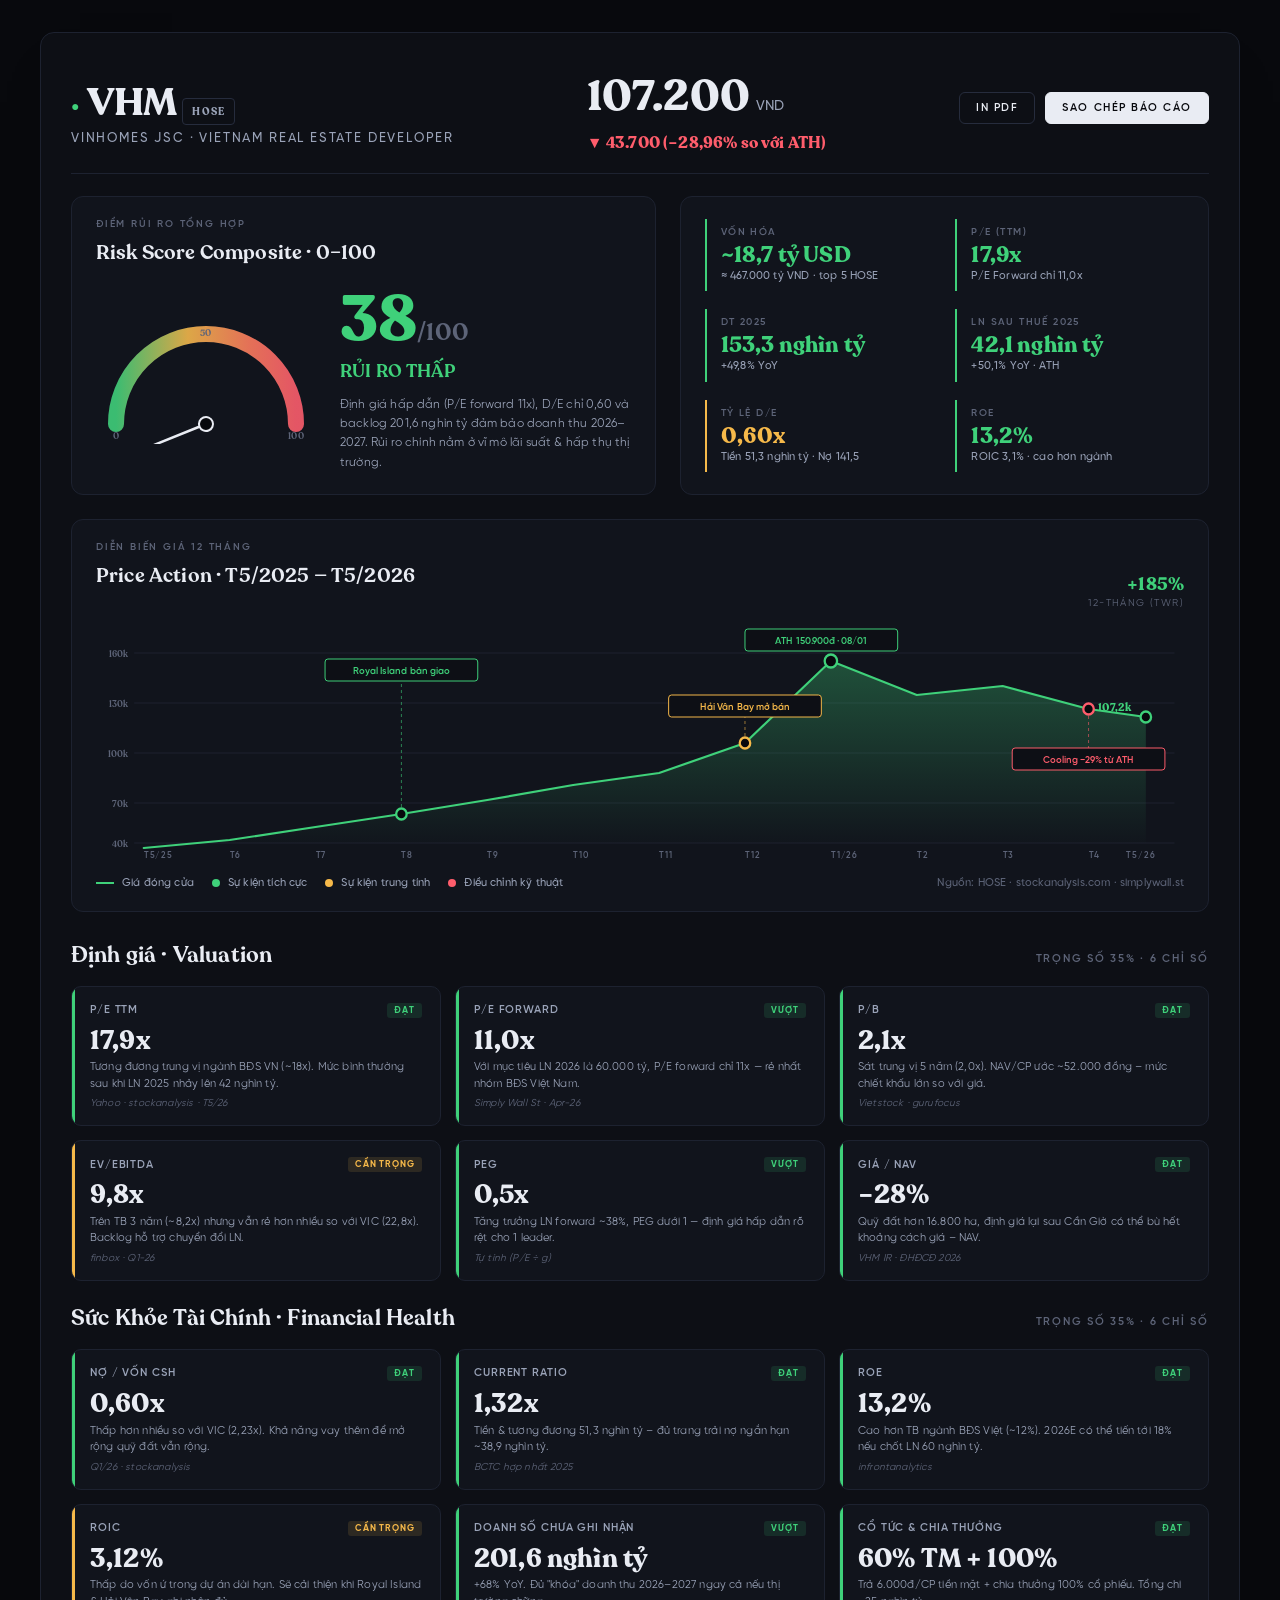
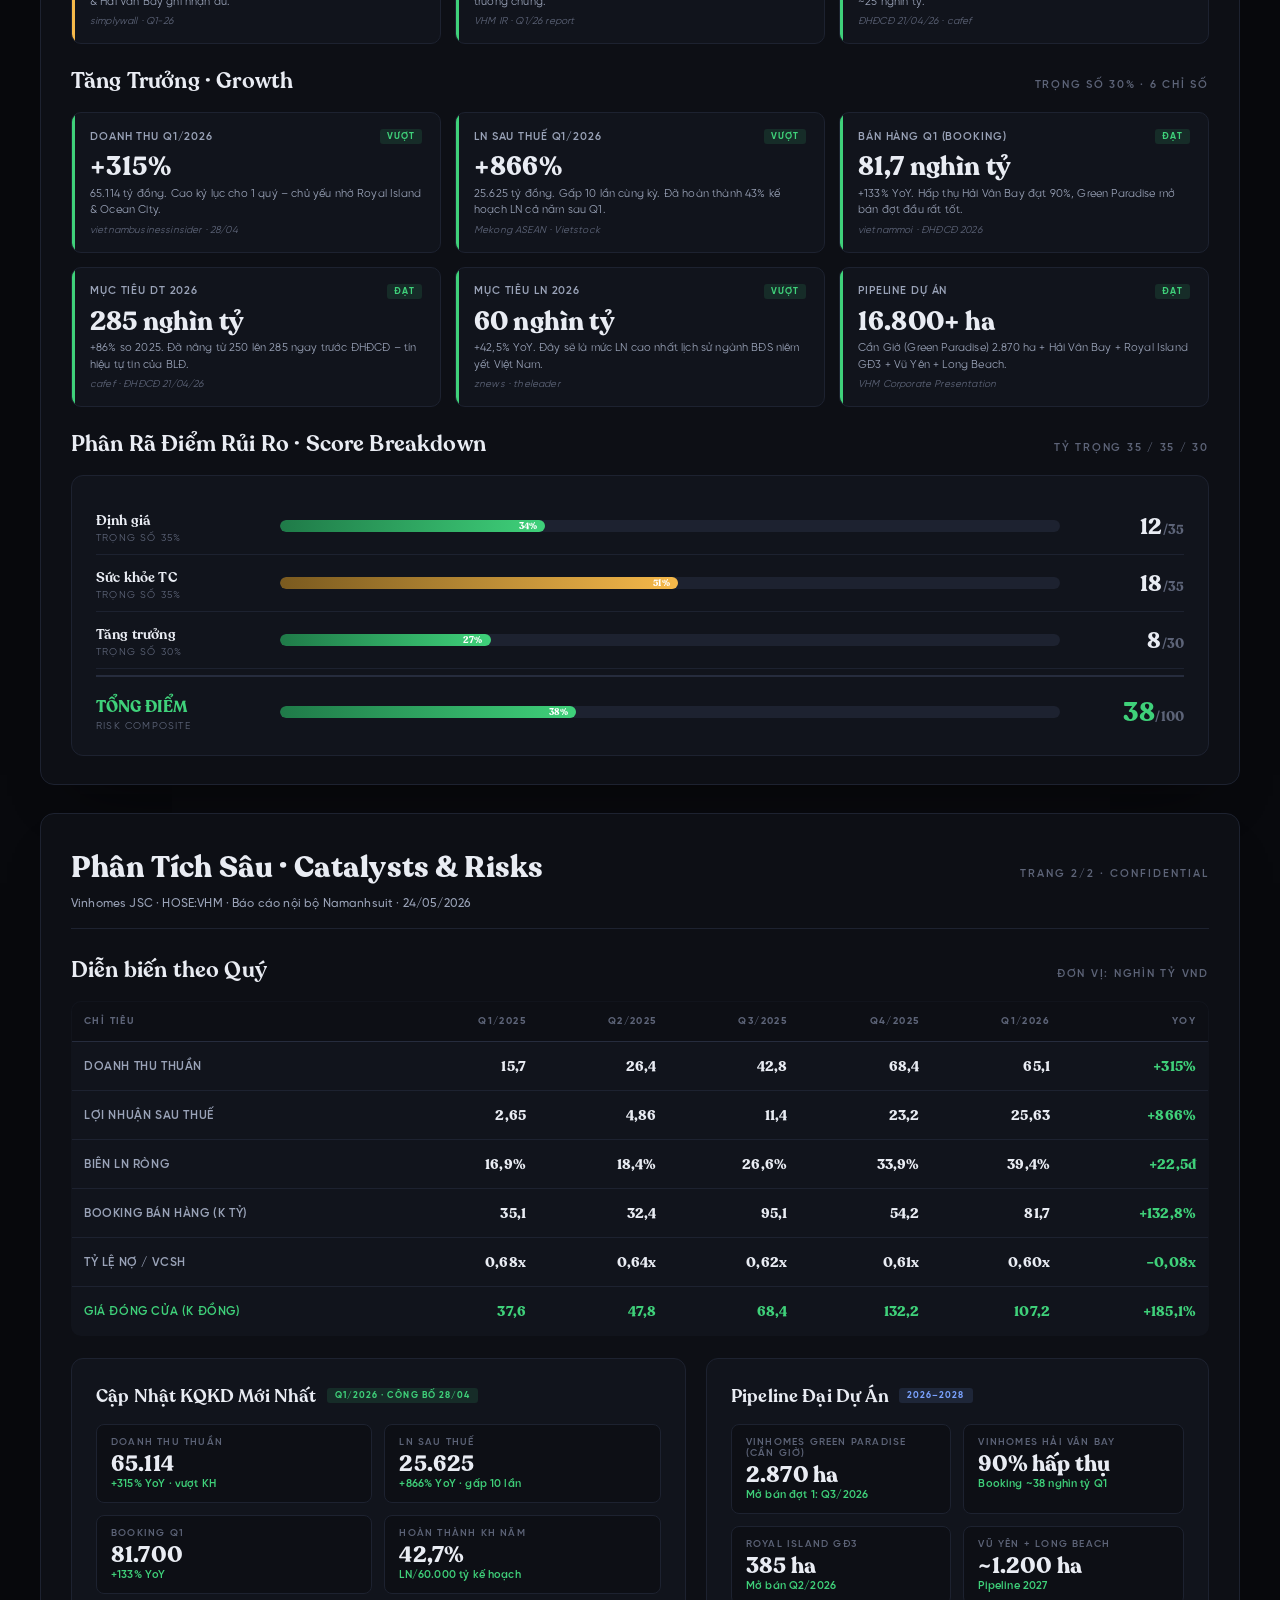
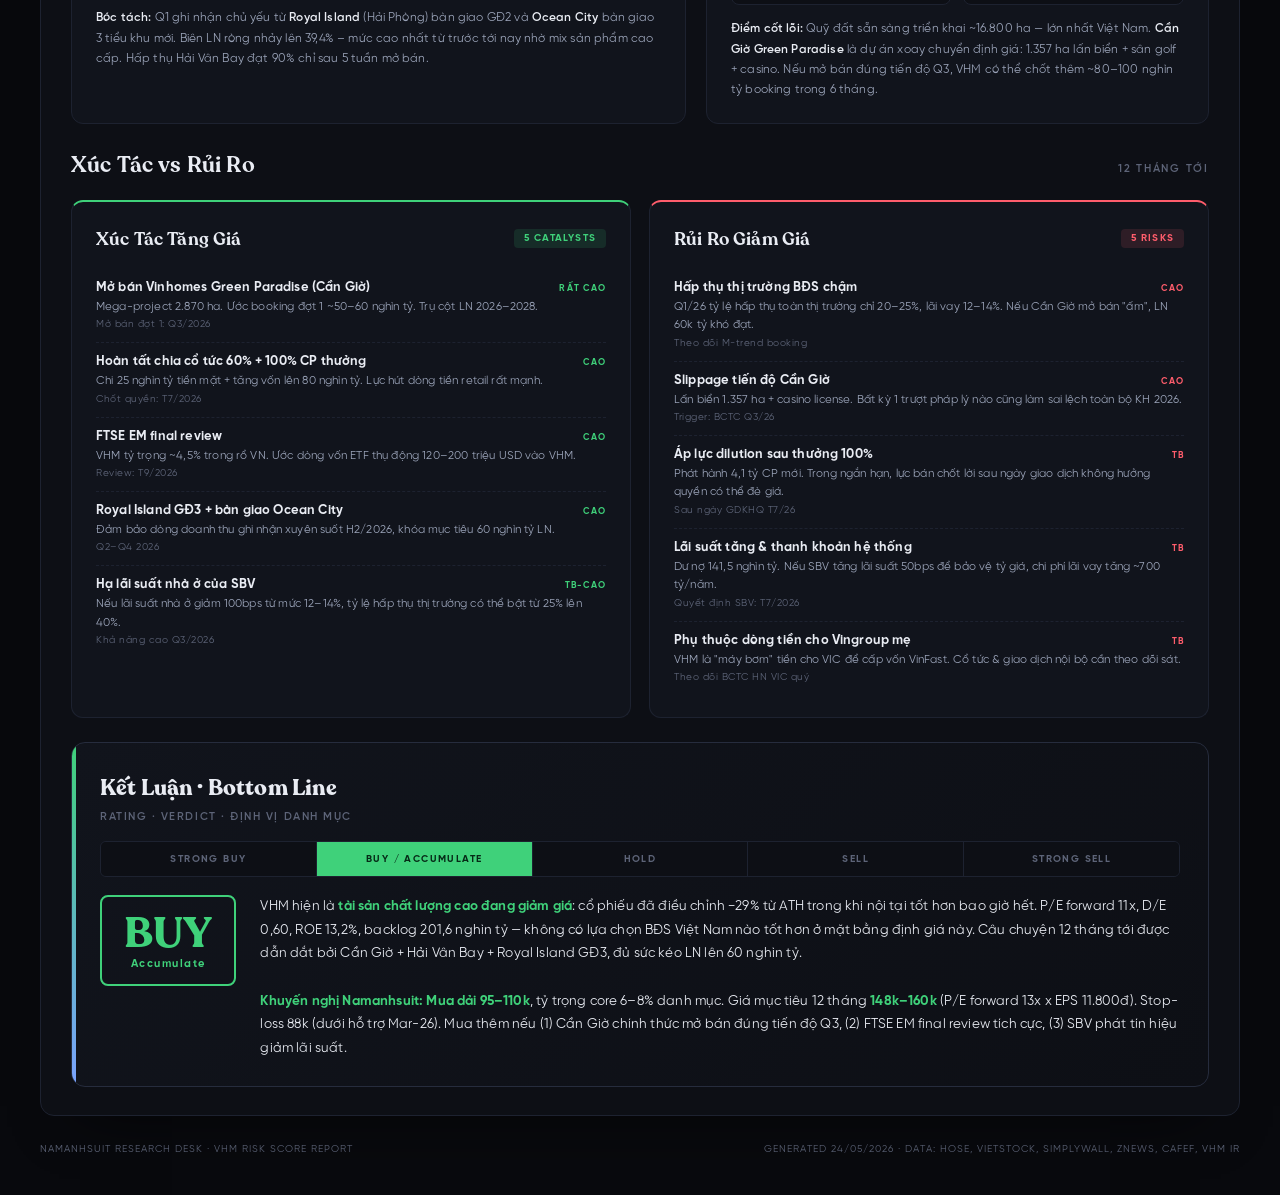
==== vhm.html @ aa50b890 "feat: VIC + VHM risk score reports (preview)" ====
<!DOCTYPE html>
<html lang="vi">
<head>
<meta charset="UTF-8">
<meta name="viewport" content="width=device-width, initial-scale=1.0">
<title>VHM · Vinhomes · Báo Cáo Điểm Rủi Ro · T5/2026</title>
<style>
@font-face{font-family:'SVN-Recoleta';src:url('./fonts/SVN-Recoleta%20Bold.otf') format('opentype');font-weight:700;font-style:normal;font-display:swap}
@font-face{font-family:'SVN-Recoleta';src:url('./fonts/SVN-Recoleta%20SemiBold.otf') format('opentype');font-weight:600;font-style:normal;font-display:swap}
@font-face{font-family:'SVN-Gilroy';src:url('./fonts/SVN-Gilroy%20Regular.otf') format('opentype');font-weight:400;font-style:normal;font-display:swap}
@font-face{font-family:'SVN-Gilroy';src:url('./fonts/SVN-Gilroy%20Medium.otf') format('opentype');font-weight:500;font-style:normal;font-display:swap}
@font-face{font-family:'SVN-Gilroy';src:url('./fonts/SVN-Gilroy%20SemiBold.otf') format('opentype');font-weight:600;font-style:normal;font-display:swap}
@font-face{font-family:'SVN-Gilroy';src:url('./fonts/SVN-Gilroy%20Bold.otf') format('opentype');font-weight:700;font-style:normal;font-display:swap}
@font-face{font-family:'SVN-Gilroy';src:url('./fonts/SVN-Gilroy%20Black.otf') format('opentype');font-weight:900;font-style:normal;font-display:swap}
@font-face{font-family:'SVN-Gilroy';src:url('./fonts/SVN-Gilroy%20Light.otf') format('opentype');font-weight:300;font-style:normal;font-display:swap}

*{margin:0;padding:0;box-sizing:border-box}
:root{
 --bg:#08090d;
 --panel:#0d0f15;
 --panel2:#11141c;
 --line:#1d2230;
 --line2:#262c3d;
 --ink:#e9ecf3;
 --ink2:#9aa3b8;
 --ink3:#5d6478;
 --green:#3fd17a;
 --green-d:#1f7a48;
 --red:#ff5d6c;
 --red-d:#7a1f2a;
 --amber:#f6b94a;
 --amber-d:#7a5a1f;
 --accent:#7aa2ff;
 --accent-d:#2c3d6e;
}
html,body{background:var(--bg);color:var(--ink);font-family:'SVN-Gilroy',-apple-system,sans-serif;font-weight:400;letter-spacing:.01em;-webkit-font-smoothing:antialiased}
.data,.num,.recoleta{font-family:'SVN-Recoleta',Georgia,serif;font-weight:700;letter-spacing:-.01em}
body{padding:32px 36px 40px;min-height:100vh}
.page{max-width:1200px;margin:0 auto 28px;background:var(--panel);border:1px solid var(--line);border-radius:14px;padding:28px 30px;position:relative;box-shadow:0 30px 60px -40px rgba(0,0,0,.8)}

/* === HEADER / STOCK BAR === */
.stockbar{display:flex;justify-content:space-between;align-items:center;padding-bottom:18px;border-bottom:1px solid var(--line);margin-bottom:22px;gap:24px;flex-wrap:wrap}
.stk-left{display:flex;align-items:baseline;gap:18px;flex-wrap:wrap}
.ticker{font-family:'SVN-Recoleta';font-size:38px;font-weight:700;letter-spacing:-.02em}
.ticker .dot{color:var(--green);font-size:14px;vertical-align:middle;margin-right:8px}
.company{font-size:13px;color:var(--ink2);font-weight:500;text-transform:uppercase;letter-spacing:.14em}
.tag{display:inline-block;font-size:10px;padding:4px 9px;border:1px solid var(--line2);border-radius:4px;color:var(--ink2);letter-spacing:.12em;text-transform:uppercase;margin-left:6px}
.stk-mid{display:flex;align-items:baseline;gap:24px}
.price{font-family:'SVN-Recoleta';font-size:42px;font-weight:700}
.price .unit{font-size:14px;color:var(--ink2);font-family:'SVN-Gilroy';font-weight:500;margin-left:6px}
.change{font-family:'SVN-Recoleta';font-size:16px;color:var(--red);font-weight:700}
.change.up{color:var(--green)}
.stk-right{display:flex;gap:10px;align-items:center}
.btn{font-family:'SVN-Gilroy';font-weight:600;font-size:11px;letter-spacing:.14em;text-transform:uppercase;padding:9px 16px;border:1px solid var(--line2);border-radius:6px;background:transparent;color:var(--ink);cursor:pointer;transition:all .15s}
.btn:hover{border-color:var(--accent);color:var(--accent)}
.btn.primary{background:var(--ink);color:var(--bg);border-color:var(--ink)}
.btn.primary:hover{background:var(--accent);color:var(--bg);border-color:var(--accent)}

/* === MASTER GRID PAGE 1 === */
.hero{display:grid;grid-template-columns:1.05fr .95fr;gap:24px;margin-bottom:24px}

/* RISK GAUGE */
.gauge-card{background:var(--panel2);border:1px solid var(--line);border-radius:12px;padding:22px 24px;display:flex;flex-direction:column;justify-content:space-between}
.card-label{font-size:10px;color:var(--ink3);letter-spacing:.18em;text-transform:uppercase;font-weight:600;margin-bottom:6px}
.card-title{font-family:'SVN-Recoleta';font-size:20px;font-weight:600;margin-bottom:18px}
.gauge-wrap{display:flex;align-items:center;gap:24px}
.gauge-svg{flex-shrink:0}
.gauge-info{flex:1}
.gauge-score{font-family:'SVN-Recoleta';font-size:64px;font-weight:700;line-height:1;color:var(--green)}
.gauge-score .of{font-size:24px;color:var(--ink3);font-weight:600}
.gauge-label{font-family:'SVN-Recoleta';font-size:18px;color:var(--green);font-weight:600;margin-top:6px}
.gauge-desc{font-size:12px;color:var(--ink2);line-height:1.6;margin-top:10px}

/* KPI STRIP */
.kpi-strip{background:var(--panel2);border:1px solid var(--line);border-radius:12px;padding:22px 24px;display:grid;grid-template-columns:1fr 1fr;gap:18px 22px}
.kpi{display:flex;flex-direction:column;gap:4px;padding:8px 0;border-left:2px solid var(--line2);padding-left:14px}
.kpi.good{border-left-color:var(--green)}
.kpi.bad{border-left-color:var(--red)}
.kpi.warn{border-left-color:var(--amber)}
.kpi .k{font-size:10px;color:var(--ink3);letter-spacing:.14em;text-transform:uppercase;font-weight:600}
.kpi .v{font-family:'SVN-Recoleta';font-size:22px;font-weight:700;line-height:1.1}
.kpi .s{font-size:11px;color:var(--ink2);font-weight:500}
.kpi.good .v{color:var(--green)}
.kpi.bad .v{color:var(--red)}
.kpi.warn .v{color:var(--amber)}

/* PRICE CHART */
.chart-card{background:var(--panel2);border:1px solid var(--line);border-radius:12px;padding:22px 24px;margin-bottom:24px}
.chart-head{display:flex;justify-content:space-between;align-items:flex-end;margin-bottom:14px}
.chart-svg{width:100%;height:240px;display:block}
.chart-legend{display:flex;gap:18px;margin-top:14px;flex-wrap:wrap}
.lg{display:flex;align-items:center;gap:8px;font-size:11px;color:var(--ink2);font-weight:500}
.lg .sw{width:18px;height:2px;background:var(--accent)}
.lg .sw.dot{width:8px;height:8px;border-radius:50%;background:var(--green)}
.lg .sw.dot.red{background:var(--red)}
.lg .sw.dot.amber{background:var(--amber)}

/* SECTION HEADER */
.sec-h{display:flex;align-items:baseline;justify-content:space-between;margin:6px 0 14px}
.sec-h .t{font-family:'SVN-Recoleta';font-size:22px;font-weight:600}
.sec-h .tt{font-size:11px;color:var(--ink3);letter-spacing:.16em;text-transform:uppercase;font-weight:600}

/* METRIC CARDS GRID */
.metric-grid{display:grid;grid-template-columns:repeat(3,1fr);gap:14px;margin-bottom:18px}
.m-card{background:var(--panel2);border:1px solid var(--line);border-radius:10px;padding:16px 18px;position:relative;overflow:hidden}
.m-card::before{content:'';position:absolute;top:0;left:0;width:3px;height:100%;background:var(--ink3)}
.m-card.good::before{background:var(--green)}
.m-card.bad::before{background:var(--red)}
.m-card.warn::before{background:var(--amber)}
.m-card .mt{display:flex;justify-content:space-between;align-items:center;margin-bottom:8px}
.m-card .mn{font-size:11px;color:var(--ink2);font-weight:600;letter-spacing:.08em;text-transform:uppercase}
.m-card .ms{font-size:9px;padding:3px 7px;border-radius:3px;font-weight:700;letter-spacing:.1em}
.m-card.good .ms{background:rgba(63,209,122,.12);color:var(--green)}
.m-card.bad .ms{background:rgba(255,93,108,.12);color:var(--red)}
.m-card.warn .ms{background:rgba(246,185,74,.12);color:var(--amber)}
.m-card .mv{font-family:'SVN-Recoleta';font-size:26px;font-weight:700;line-height:1.1}
.m-card .mb{font-size:11px;color:var(--ink2);margin-top:5px;line-height:1.5}
.m-card .mq{font-size:10px;color:var(--ink3);margin-top:6px;font-style:italic}

/* SCORE BREAKDOWN */
.scorebar{background:var(--panel2);border:1px solid var(--line);border-radius:12px;padding:22px 24px;margin-top:6px}
.sb-row{display:grid;grid-template-columns:170px 1fr 110px;gap:14px;align-items:center;padding:10px 0;border-bottom:1px solid var(--line)}
.sb-row:last-child{border-bottom:none}
.sb-name{display:flex;flex-direction:column;gap:2px}
.sb-name .nm{font-family:'SVN-Recoleta';font-size:14px;font-weight:600}
.sb-name .wt{font-size:10px;color:var(--ink3);letter-spacing:.12em;text-transform:uppercase}
.sb-track{height:12px;background:var(--line);border-radius:6px;overflow:hidden;position:relative}
.sb-fill{height:100%;border-radius:6px;display:flex;align-items:center;justify-content:flex-end;padding-right:8px;color:#fff;font-family:'SVN-Recoleta';font-size:9px;font-weight:700}
.sb-fill.red{background:linear-gradient(90deg,#7a1f2a,var(--red))}
.sb-fill.amber{background:linear-gradient(90deg,#7a5a1f,var(--amber))}
.sb-fill.green{background:linear-gradient(90deg,#1f7a48,var(--green))}
.sb-score{font-family:'SVN-Recoleta';font-size:22px;font-weight:700;text-align:right}
.sb-score .of{font-size:13px;color:var(--ink3)}
.sb-total{display:grid;grid-template-columns:170px 1fr 110px;gap:14px;align-items:center;padding-top:14px;margin-top:6px;border-top:2px solid var(--line2)}
.sb-total .nm{font-family:'SVN-Recoleta';font-size:16px;font-weight:700;color:var(--green)}
.sb-total .sb-score{color:var(--green);font-size:26px}

/* === PAGE 2 === */
.page2-head{display:flex;justify-content:space-between;align-items:baseline;padding-bottom:18px;border-bottom:1px solid var(--line);margin-bottom:22px}
.page2-head .h1{font-family:'SVN-Recoleta';font-size:30px;font-weight:700}
.page2-head .h2{font-size:11px;color:var(--ink3);letter-spacing:.18em;text-transform:uppercase;font-weight:600}

/* QUARTERLY TABLE */
.qtable{width:100%;border-collapse:collapse;margin-bottom:8px;background:var(--panel2);border-radius:10px;overflow:hidden;border:1px solid var(--line)}
.qtable th{font-size:10px;color:var(--ink3);letter-spacing:.14em;text-transform:uppercase;font-weight:700;padding:14px 12px;text-align:right;border-bottom:1px solid var(--line2);background:var(--panel)}
.qtable th:first-child{text-align:left}
.qtable td{padding:13px 12px;text-align:right;border-bottom:1px solid var(--line);font-family:'SVN-Recoleta';font-size:14px;font-weight:700}
.qtable td:first-child{text-align:left;font-family:'SVN-Gilroy';font-weight:600;font-size:12px;color:var(--ink2);letter-spacing:.05em;text-transform:uppercase}
.qtable tr:last-child td{border-bottom:none}
.qtable tr:last-child td{color:var(--green)}
.qtable .pos{color:var(--green)}
.qtable .neg{color:var(--red)}

/* EARNINGS PANEL */
.split-2{display:grid;grid-template-columns:1.1fr .9fr;gap:20px;margin:22px 0}
.panel{background:var(--panel2);border:1px solid var(--line);border-radius:12px;padding:22px 24px}
.panel-h{font-family:'SVN-Recoleta';font-size:18px;font-weight:600;margin-bottom:14px;display:flex;align-items:center;gap:10px}
.panel-h .pill{font-size:9px;font-family:'SVN-Gilroy';font-weight:700;padding:3px 8px;border-radius:3px;letter-spacing:.12em;text-transform:uppercase;background:rgba(122,162,255,.12);color:var(--accent)}
.panel-h .pill.green{background:rgba(63,209,122,.12);color:var(--green)}
.earn-grid{display:grid;grid-template-columns:1fr 1fr;gap:12px;margin-bottom:14px}
.eg{padding:12px 14px;background:var(--panel);border:1px solid var(--line);border-radius:8px}
.eg .k{font-size:10px;color:var(--ink3);letter-spacing:.12em;text-transform:uppercase;font-weight:600;margin-bottom:4px}
.eg .v{font-family:'SVN-Recoleta';font-size:22px;font-weight:700;line-height:1}
.eg .d{font-size:11px;margin-top:4px;font-weight:600}
.eg .d.up{color:var(--green)}
.eg .d.dn{color:var(--red)}
.earn-note{font-size:12px;color:var(--ink2);line-height:1.7;margin-top:8px}
.earn-note strong{color:var(--ink);font-weight:600}

/* CATALYSTS vs RISKS DUAL */
.dual{display:grid;grid-template-columns:1fr 1fr;gap:18px;margin:18px 0 24px}
.dual-col{background:var(--panel2);border:1px solid var(--line);border-radius:12px;padding:22px 24px}
.dual-col.cat{border-top:2px solid var(--green)}
.dual-col.risk{border-top:2px solid var(--red)}
.dual-h{font-family:'SVN-Recoleta';font-size:18px;font-weight:600;margin-bottom:16px;display:flex;justify-content:space-between;align-items:center}
.dual-h .pill{font-size:10px;font-family:'SVN-Gilroy';font-weight:700;padding:4px 10px;border-radius:4px;letter-spacing:.12em;text-transform:uppercase}
.dual-col.cat .pill{background:rgba(63,209,122,.12);color:var(--green)}
.dual-col.risk .pill{background:rgba(255,93,108,.12);color:var(--red)}
.dual-item{padding:12px 0;border-bottom:1px dashed var(--line)}
.dual-item:last-child{border-bottom:none}
.di-top{display:flex;justify-content:space-between;align-items:baseline;gap:10px;margin-bottom:4px}
.di-name{font-family:'SVN-Gilroy';font-size:13px;font-weight:700;color:var(--ink)}
.di-imp{font-size:9px;letter-spacing:.12em;text-transform:uppercase;font-weight:700;color:var(--ink3)}
.dual-col.cat .di-imp{color:var(--green)}
.dual-col.risk .di-imp{color:var(--red)}
.di-desc{font-size:11.5px;color:var(--ink2);line-height:1.6}
.di-date{font-size:10px;color:var(--ink3);margin-top:3px;letter-spacing:.05em}

/* BOTTOM LINE */
.bottom{background:linear-gradient(135deg,var(--panel2) 0%,var(--panel) 100%);border:1px solid var(--line2);border-radius:14px;padding:26px 28px;margin-top:6px;position:relative;overflow:hidden}
.bottom::before{content:'';position:absolute;top:0;left:0;width:4px;height:100%;background:linear-gradient(180deg,var(--green),var(--accent))}
.bl-h{font-family:'SVN-Recoleta';font-size:22px;font-weight:700;margin-bottom:6px}
.bl-sub{font-size:11px;color:var(--ink3);letter-spacing:.14em;text-transform:uppercase;font-weight:600;margin-bottom:18px}
.rating-bar{display:flex;height:36px;border-radius:6px;overflow:hidden;border:1px solid var(--line);margin-bottom:18px;position:relative}
.rb-seg{flex:1;display:flex;align-items:center;justify-content:center;font-size:10px;font-weight:700;letter-spacing:.14em;text-transform:uppercase;color:var(--ink3);background:var(--panel);border-right:1px solid var(--line);position:relative}
.rb-seg:last-child{border-right:none}
.rb-seg.active{background:var(--green);color:#062a17}
.rb-seg.active::after{content:'';position:absolute;bottom:-9px;left:50%;transform:translateX(-50%);width:0;height:0;border-left:8px solid transparent;border-right:8px solid transparent;border-bottom:8px solid var(--green)}
.verdict{display:grid;grid-template-columns:auto 1fr;gap:24px;align-items:start}
.v-tag{font-family:'SVN-Recoleta';font-size:42px;font-weight:700;color:var(--green);line-height:1;border:2px solid var(--green);padding:14px 22px;border-radius:8px;text-align:center}
.v-tag .sub{font-size:11px;font-family:'SVN-Gilroy';font-weight:700;color:var(--green);letter-spacing:.14em;display:block;margin-top:6px}
.v-text{font-size:13.5px;color:var(--ink);line-height:1.75}
.v-text strong{color:var(--green);font-weight:700}

footer{max-width:1200px;margin:24px auto 0;display:flex;justify-content:space-between;font-size:10px;color:var(--ink3);letter-spacing:.1em;text-transform:uppercase}

/* PRINT */
@media print{
 body{padding:0}
 .page{box-shadow:none;page-break-after:always;margin:0;border-radius:0;border:none}
 .stk-right{display:none}
}
</style>
</head>
<body>

<!-- ============ PAGE 1 ============ -->
<section class="page" id="page1">

 <!-- STOCK BAR -->
 <div class="stockbar">
  <div class="stk-left">
   <div>
    <div class="ticker"><span class="dot">●</span>VHM<span class="tag">HOSE</span></div>
    <div class="company">Vinhomes JSC · Vietnam Real Estate Developer</div>
   </div>
  </div>
  <div class="stk-mid">
   <div>
    <div class="price">107.200<span class="unit">VND</span></div>
    <div class="change">▼ 43.700 (−28,96% so với ATH)</div>
   </div>
  </div>
  <div class="stk-right">
   <button class="btn" onclick="window.print()">In PDF</button>
   <button class="btn primary" id="copyBtn" onclick="copyReport()">Sao chép báo cáo</button>
  </div>
 </div>

 <!-- HERO: GAUGE + KPI -->
 <div class="hero">
  <div class="gauge-card">
   <div>
    <div class="card-label">Điểm Rủi Ro Tổng Hợp</div>
    <div class="card-title">Risk Score Composite · 0–100</div>
   </div>
   <div class="gauge-wrap">
    <svg class="gauge-svg" viewBox="0 0 220 130" width="220" height="130">
     <defs>
      <linearGradient id="ggrad" x1="0%" y1="0%" x2="100%" y2="0%">
       <stop offset="0%" stop-color="#3fd17a"/>
       <stop offset="40%" stop-color="#f6b94a"/>
       <stop offset="75%" stop-color="#ff7a5d"/>
       <stop offset="100%" stop-color="#ff5d6c"/>
      </linearGradient>
     </defs>
     <path d="M 20 110 A 90 90 0 0 1 200 110" fill="none" stroke="#1d2230" stroke-width="16" stroke-linecap="round"/>
     <path d="M 20 110 A 90 90 0 0 1 200 110" fill="none" stroke="url(#ggrad)" stroke-width="16" stroke-linecap="round" stroke-dasharray="283" stroke-dashoffset="0" opacity=".88"/>
     <!-- needle at 38 (out of 100) — angle = 180*0.38 = 68.4° from left → rotate -111.6 (relative to vertical) -->
     <g transform="rotate(-112 110 110)">
      <line x1="110" y1="110" x2="110" y2="32" stroke="#e9ecf3" stroke-width="2.5" stroke-linecap="round"/>
      <circle cx="110" cy="110" r="7" fill="#08090d" stroke="#e9ecf3" stroke-width="2"/>
     </g>
     <text x="20" y="125" font-family="SVN-Recoleta" font-size="9" fill="#5d6478" text-anchor="middle">0</text>
     <text x="200" y="125" font-family="SVN-Recoleta" font-size="9" fill="#5d6478" text-anchor="middle">100</text>
     <text x="110" y="22" font-family="SVN-Recoleta" font-size="9" fill="#5d6478" text-anchor="middle">50</text>
    </svg>
    <div class="gauge-info">
     <div class="gauge-score">38<span class="of">/100</span></div>
     <div class="gauge-label">RỦI RO THẤP</div>
     <div class="gauge-desc">Định giá hấp dẫn (P/E forward 11x), D/E chỉ 0,60 và backlog 201,6 nghìn tỷ đảm bảo doanh thu 2026–2027. Rủi ro chính nằm ở vĩ mô lãi suất &amp; hấp thụ thị trường.</div>
    </div>
   </div>
  </div>

  <div class="kpi-strip">
   <div class="kpi good"><div class="k">Vốn hóa</div><div class="v">~18,7 tỷ USD</div><div class="s">≈ 467.000 tỷ VND · top 5 HOSE</div></div>
   <div class="kpi good"><div class="k">P/E (TTM)</div><div class="v">17,9x</div><div class="s">P/E Forward chỉ 11,0x</div></div>
   <div class="kpi good"><div class="k">DT 2025</div><div class="v">153,3 nghìn tỷ</div><div class="s">+49,8% YoY</div></div>
   <div class="kpi good"><div class="k">LN sau thuế 2025</div><div class="v">42,1 nghìn tỷ</div><div class="s">+50,1% YoY · ATH</div></div>
   <div class="kpi warn"><div class="k">Tỷ lệ D/E</div><div class="v">0,60x</div><div class="s">Tiền 51,3 nghìn tỷ · Nợ 141,5</div></div>
   <div class="kpi good"><div class="k">ROE</div><div class="v">13,2%</div><div class="s">ROIC 3,1% · cao hơn ngành</div></div>
  </div>
 </div>

 <!-- PRICE CHART -->
 <div class="chart-card">
  <div class="chart-head">
   <div>
    <div class="card-label">Diễn biến giá 12 tháng</div>
    <div class="card-title">Price Action · T5/2025 — T5/2026</div>
   </div>
   <div style="text-align:right">
    <div style="font-family:'SVN-Recoleta';font-size:18px;font-weight:700;color:var(--green)">+185%</div>
    <div style="font-size:10px;color:var(--ink3);letter-spacing:.14em;text-transform:uppercase">12-tháng (TWR)</div>
   </div>
  </div>
  <svg class="chart-svg" viewBox="0 0 1140 240" preserveAspectRatio="none">
   <defs>
    <linearGradient id="pgrad" x1="0" x2="0" y1="0" y2="1">
     <stop offset="0%" stop-color="#3fd17a" stop-opacity=".32"/>
     <stop offset="100%" stop-color="#3fd17a" stop-opacity="0"/>
    </linearGradient>
   </defs>
   <!-- y grid -->
   <g stroke="#1d2230" stroke-width="1">
    <line x1="40" y1="30" x2="1130" y2="30"/>
    <line x1="40" y1="80" x2="1130" y2="80"/>
    <line x1="40" y1="130" x2="1130" y2="130"/>
    <line x1="40" y1="180" x2="1130" y2="180"/>
    <line x1="40" y1="220" x2="1130" y2="220"/>
   </g>
   <!-- y labels: 30k→160k range -->
   <g font-family="SVN-Recoleta" font-size="9" fill="#5d6478">
    <text x="34" y="34" text-anchor="end">160k</text>
    <text x="34" y="84" text-anchor="end">130k</text>
    <text x="34" y="134" text-anchor="end">100k</text>
    <text x="34" y="184" text-anchor="end">70k</text>
    <text x="34" y="224" text-anchor="end">40k</text>
   </g>
   <!-- x labels -->
   <g font-family="SVN-Gilroy" font-size="9" font-weight="600" fill="#5d6478" letter-spacing="1">
    <text x="50" y="235">T5/25</text>
    <text x="140" y="235">T6</text>
    <text x="230" y="235">T7</text>
    <text x="320" y="235">T8</text>
    <text x="410" y="235">T9</text>
    <text x="500" y="235">T10</text>
    <text x="590" y="235">T11</text>
    <text x="680" y="235">T12</text>
    <text x="770" y="235">T1/26</text>
    <text x="860" y="235">T2</text>
    <text x="950" y="235">T3</text>
    <text x="1040" y="235">T4</text>
    <text x="1110" y="235" text-anchor="end">T5/26</text>
   </g>
   <!-- Price approx: T5/25 ~37.6k(225), T7 ~50k(204), T9 ~68k(177), T11 ~85k(150), T1/26 ATH 150.9k(38), Feb dip to 125k(72), T3 130k(63), T4 115k(86), May 107k(94) -->
   <path d="M 50 225 L 140 217 L 230 204 L 320 191 L 410 177 L 500 162 L 590 150 L 680 120 L 770 38 L 860 72 L 950 63 L 1040 86 L 1100 94 L 1100 220 L 50 220 Z" fill="url(#pgrad)"/>
   <path d="M 50 225 L 140 217 L 230 204 L 320 191 L 410 177 L 500 162 L 590 150 L 680 120 L 770 38 L 860 72 L 950 63 L 1040 86 L 1100 94"
         fill="none" stroke="#3fd17a" stroke-width="2.2" stroke-linejoin="round" stroke-linecap="round"/>
   <!-- M1: Vinhomes Royal Island handover (T8/25) — green -->
   <circle cx="320" cy="191" r="5.5" fill="#08090d" stroke="#3fd17a" stroke-width="2.4"/>
   <line x1="320" y1="184" x2="320" y2="55" stroke="#3fd17a" stroke-dasharray="3 3" stroke-width="1" opacity=".6"/>
   <rect x="240" y="36" width="160" height="22" rx="3" fill="#0d0f15" stroke="#3fd17a" stroke-width="1"/>
   <text x="320" y="51" font-family="SVN-Gilroy" font-size="10" font-weight="600" fill="#3fd17a" text-anchor="middle">Royal Island bàn giao</text>
   <!-- M2: Hải Vân Bay launch (Q4/25) — amber -->
   <circle cx="680" cy="120" r="5.5" fill="#08090d" stroke="#f6b94a" stroke-width="2.4"/>
   <line x1="680" y1="113" x2="680" y2="92" stroke="#f6b94a" stroke-dasharray="3 3" stroke-width="1" opacity=".6"/>
   <rect x="600" y="72" width="160" height="22" rx="3" fill="#0d0f15" stroke="#f6b94a" stroke-width="1"/>
   <text x="680" y="87" font-family="SVN-Gilroy" font-size="10" font-weight="600" fill="#f6b94a" text-anchor="middle">Hải Vân Bay mở bán</text>
   <!-- M3: ATH 150.9k (T1/26) — green -->
   <circle cx="770" cy="38" r="6.5" fill="#08090d" stroke="#3fd17a" stroke-width="2.4"/>
   <rect x="680" y="6" width="160" height="22" rx="3" fill="#0d0f15" stroke="#3fd17a" stroke-width="1"/>
   <text x="760" y="21" font-family="SVN-Gilroy" font-size="10" font-weight="600" fill="#3fd17a" text-anchor="middle">ATH 150.900đ · 08/01</text>
   <!-- M4: Pullback (Feb-Apr) — red -->
   <circle cx="1040" cy="86" r="5.5" fill="#08090d" stroke="#ff5d6c" stroke-width="2.4"/>
   <line x1="1040" y1="93" x2="1040" y2="125" stroke="#ff5d6c" stroke-dasharray="3 3" stroke-width="1" opacity=".6"/>
   <rect x="960" y="125" width="160" height="22" rx="3" fill="#0d0f15" stroke="#ff5d6c" stroke-width="1"/>
   <text x="1040" y="140" font-family="SVN-Gilroy" font-size="10" font-weight="600" fill="#ff5d6c" text-anchor="middle">Cooling −29% từ ATH</text>
   <!-- M5: current 107.2k -->
   <circle cx="1100" cy="94" r="5.5" fill="#08090d" stroke="#3fd17a" stroke-width="2.4"/>
   <text x="1085" y="88" font-family="SVN-Recoleta" font-size="11" font-weight="700" fill="#3fd17a" text-anchor="end">107,2k</text>
  </svg>
  <div class="chart-legend">
   <div class="lg"><span class="sw" style="background:#3fd17a"></span>Giá đóng cửa</div>
   <div class="lg"><span class="sw dot"></span>Sự kiện tích cực</div>
   <div class="lg"><span class="sw dot amber"></span>Sự kiện trung tính</div>
   <div class="lg"><span class="sw dot red"></span>Điều chỉnh kỹ thuật</div>
   <div class="lg" style="margin-left:auto;color:var(--ink3)">Nguồn: HOSE · stockanalysis.com · simplywall.st</div>
  </div>
 </div>

 <!-- VALUATION -->
 <div class="sec-h">
  <div class="t">Định giá · Valuation</div>
  <div class="tt">Trọng số 35% · 6 chỉ số</div>
 </div>
 <div class="metric-grid">
  <div class="m-card good">
   <div class="mt"><div class="mn">P/E TTM</div><div class="ms">ĐẠT</div></div>
   <div class="mv">17,9x</div>
   <div class="mb">Tương đương trung vị ngành BĐS VN (~18x). Mức bình thường sau khi LN 2025 nhảy lên 42 nghìn tỷ.</div>
   <div class="mq">Yahoo · stockanalysis · T5/26</div>
  </div>
  <div class="m-card good">
   <div class="mt"><div class="mn">P/E Forward</div><div class="ms">VƯỢT</div></div>
   <div class="mv">11,0x</div>
   <div class="mb">Với mục tiêu LN 2026 là 60.000 tỷ, P/E forward chỉ 11x — rẻ nhất nhóm BĐS Việt Nam.</div>
   <div class="mq">Simply Wall St · Apr-26</div>
  </div>
  <div class="m-card good">
   <div class="mt"><div class="mn">P/B</div><div class="ms">ĐẠT</div></div>
   <div class="mv">2,1x</div>
   <div class="mb">Sát trung vị 5 năm (2,0x). NAV/CP ước ~52.000 đồng – mức chiết khấu lớn so với giá.</div>
   <div class="mq">Vietstock · gurufocus</div>
  </div>
  <div class="m-card warn">
   <div class="mt"><div class="mn">EV/EBITDA</div><div class="ms">CẨN TRỌNG</div></div>
   <div class="mv">9,8x</div>
   <div class="mb">Trên TB 3 năm (~8,2x) nhưng vẫn rẻ hơn nhiều so với VIC (22,8x). Backlog hỗ trợ chuyển đổi LN.</div>
   <div class="mq">finbox · Q1-26</div>
  </div>
  <div class="m-card good">
   <div class="mt"><div class="mn">PEG</div><div class="ms">VƯỢT</div></div>
   <div class="mv">0,5x</div>
   <div class="mb">Tăng trưởng LN forward ~38%, PEG dưới 1 — định giá hấp dẫn rõ rệt cho 1 leader.</div>
   <div class="mq">Tự tính (P/E ÷ g)</div>
  </div>
  <div class="m-card good">
   <div class="mt"><div class="mn">Giá / NAV</div><div class="ms">ĐẠT</div></div>
   <div class="mv">−28%</div>
   <div class="mb">Quỹ đất hơn 16.800 ha, định giá lại sau Cần Giờ có thể bù hết khoảng cách giá – NAV.</div>
   <div class="mq">VHM IR · ĐHĐCĐ 2026</div>
  </div>
 </div>

 <!-- FINANCIAL HEALTH -->
 <div class="sec-h">
  <div class="t">Sức Khỏe Tài Chính · Financial Health</div>
  <div class="tt">Trọng số 35% · 6 chỉ số</div>
 </div>
 <div class="metric-grid">
  <div class="m-card good">
   <div class="mt"><div class="mn">Nợ / Vốn CSH</div><div class="ms">ĐẠT</div></div>
   <div class="mv">0,60x</div>
   <div class="mb">Thấp hơn nhiều so với VIC (2,23x). Khả năng vay thêm để mở rộng quỹ đất vẫn rộng.</div>
   <div class="mq">Q1/26 · stockanalysis</div>
  </div>
  <div class="m-card good">
   <div class="mt"><div class="mn">Current Ratio</div><div class="ms">ĐẠT</div></div>
   <div class="mv">1,32x</div>
   <div class="mb">Tiền &amp; tương đương 51,3 nghìn tỷ – đủ trang trải nợ ngắn hạn ~38,9 nghìn tỷ.</div>
   <div class="mq">BCTC hợp nhất 2025</div>
  </div>
  <div class="m-card good">
   <div class="mt"><div class="mn">ROE</div><div class="ms">ĐẠT</div></div>
   <div class="mv">13,2%</div>
   <div class="mb">Cao hơn TB ngành BĐS Việt (~12%). 2026E có thể tiến tới 18% nếu chốt LN 60 nghìn tỷ.</div>
   <div class="mq">infrontanalytics</div>
  </div>
  <div class="m-card warn">
   <div class="mt"><div class="mn">ROIC</div><div class="ms">CẨN TRỌNG</div></div>
   <div class="mv">3,12%</div>
   <div class="mb">Thấp do vốn ứ trong dự án dài hạn. Sẽ cải thiện khi Royal Island &amp; Hải Vân Bay ghi nhận đủ.</div>
   <div class="mq">simplywall · Q1-26</div>
  </div>
  <div class="m-card good">
   <div class="mt"><div class="mn">Doanh số chưa ghi nhận</div><div class="ms">VƯỢT</div></div>
   <div class="mv">201,6 nghìn tỷ</div>
   <div class="mb">+68% YoY. Đủ "khóa" doanh thu 2026–2027 ngay cả nếu thị trường chững.</div>
   <div class="mq">VHM IR · Q1/26 report</div>
  </div>
  <div class="m-card good">
   <div class="mt"><div class="mn">Cổ tức &amp; Chia thưởng</div><div class="ms">ĐẠT</div></div>
   <div class="mv">60% TM + 100%</div>
   <div class="mb">Trả 6.000đ/CP tiền mặt + chia thưởng 100% cổ phiếu. Tổng chi ~25 nghìn tỷ.</div>
   <div class="mq">ĐHĐCĐ 21/04/26 · cafef</div>
  </div>
 </div>

 <!-- GROWTH -->
 <div class="sec-h">
  <div class="t">Tăng Trưởng · Growth</div>
  <div class="tt">Trọng số 30% · 6 chỉ số</div>
 </div>
 <div class="metric-grid">
  <div class="m-card good">
   <div class="mt"><div class="mn">Doanh thu Q1/2026</div><div class="ms">VƯỢT</div></div>
   <div class="mv">+315%</div>
   <div class="mb">65.114 tỷ đồng. Cao kỷ lục cho 1 quý – chủ yếu nhờ Royal Island &amp; Ocean City.</div>
   <div class="mq">vietnambusinessinsider · 28/04</div>
  </div>
  <div class="m-card good">
   <div class="mt"><div class="mn">LN sau thuế Q1/2026</div><div class="ms">VƯỢT</div></div>
   <div class="mv">+866%</div>
   <div class="mb">25.625 tỷ đồng. Gấp 10 lần cùng kỳ. Đã hoàn thành 43% kế hoạch LN cả năm sau Q1.</div>
   <div class="mq">Mekong ASEAN · Vietstock</div>
  </div>
  <div class="m-card good">
   <div class="mt"><div class="mn">Bán hàng Q1 (booking)</div><div class="ms">ĐẠT</div></div>
   <div class="mv">81,7 nghìn tỷ</div>
   <div class="mb">+133% YoY. Hấp thụ Hải Vân Bay đạt 90%, Green Paradise mở bán đợt đầu rất tốt.</div>
   <div class="mq">vietnammoi · ĐHĐCĐ 2026</div>
  </div>
  <div class="m-card good">
   <div class="mt"><div class="mn">Mục tiêu DT 2026</div><div class="ms">ĐẠT</div></div>
   <div class="mv">285 nghìn tỷ</div>
   <div class="mb">+86% so 2025. Đã nâng từ 250 lên 285 ngay trước ĐHĐCĐ – tín hiệu tự tin của BLĐ.</div>
   <div class="mq">cafef · ĐHĐCĐ 21/04/26</div>
  </div>
  <div class="m-card good">
   <div class="mt"><div class="mn">Mục tiêu LN 2026</div><div class="ms">VƯỢT</div></div>
   <div class="mv">60 nghìn tỷ</div>
   <div class="mb">+42,5% YoY. Đây sẽ là mức LN cao nhất lịch sử ngành BĐS niêm yết Việt Nam.</div>
   <div class="mq">znews · theleader</div>
  </div>
  <div class="m-card good">
   <div class="mt"><div class="mn">Pipeline dự án</div><div class="ms">ĐẠT</div></div>
   <div class="mv">16.800+ ha</div>
   <div class="mb">Cần Giờ (Green Paradise) 2.870 ha + Hải Vân Bay + Royal Island GĐ3 + Vũ Yên + Long Beach.</div>
   <div class="mq">VHM Corporate Presentation</div>
  </div>
 </div>

 <!-- SCORE BREAKDOWN -->
 <div class="sec-h">
  <div class="t">Phân Rã Điểm Rủi Ro · Score Breakdown</div>
  <div class="tt">Tỷ trọng 35 / 35 / 30</div>
 </div>
 <div class="scorebar">
  <div class="sb-row">
   <div class="sb-name"><div class="nm">Định giá</div><div class="wt">Trọng số 35%</div></div>
   <div class="sb-track"><div class="sb-fill green" style="width:34%">34%</div></div>
   <div class="sb-score">12<span class="of">/35</span></div>
  </div>
  <div class="sb-row">
   <div class="sb-name"><div class="nm">Sức khỏe TC</div><div class="wt">Trọng số 35%</div></div>
   <div class="sb-track"><div class="sb-fill amber" style="width:51%">51%</div></div>
   <div class="sb-score">18<span class="of">/35</span></div>
  </div>
  <div class="sb-row">
   <div class="sb-name"><div class="nm">Tăng trưởng</div><div class="wt">Trọng số 30%</div></div>
   <div class="sb-track"><div class="sb-fill green" style="width:27%">27%</div></div>
   <div class="sb-score">8<span class="of">/30</span></div>
  </div>
  <div class="sb-total">
   <div class="sb-name"><div class="nm">TỔNG ĐIỂM</div><div class="wt">Risk Composite</div></div>
   <div class="sb-track"><div class="sb-fill green" style="width:38%">38%</div></div>
   <div class="sb-score">38<span class="of">/100</span></div>
  </div>
 </div>

</section>

<!-- ============ PAGE 2 ============ -->
<section class="page" id="page2">

 <div class="page2-head">
  <div>
   <div class="h1">Phân Tích Sâu · Catalysts &amp; Risks</div>
   <div style="font-size:12px;color:var(--ink2);font-weight:500;margin-top:6px">Vinhomes JSC · HOSE:VHM · Báo cáo nội bộ Namanhsuit · 24/05/2026</div>
  </div>
  <div class="h2">Trang 2/2 · Confidential</div>
 </div>

 <!-- QUARTERLY TABLE -->
 <div class="sec-h">
  <div class="t">Diễn biến theo Quý</div>
  <div class="tt">Đơn vị: nghìn tỷ VND</div>
 </div>
 <table class="qtable">
  <thead>
   <tr>
    <th>Chỉ tiêu</th>
    <th>Q1/2025</th>
    <th>Q2/2025</th>
    <th>Q3/2025</th>
    <th>Q4/2025</th>
    <th>Q1/2026</th>
    <th>YoY</th>
   </tr>
  </thead>
  <tbody>
   <tr>
    <td>Doanh thu thuần</td>
    <td>15,7</td>
    <td>26,4</td>
    <td>42,8</td>
    <td>68,4</td>
    <td>65,1</td>
    <td class="pos">+315%</td>
   </tr>
   <tr>
    <td>Lợi nhuận sau thuế</td>
    <td>2,65</td>
    <td>4,86</td>
    <td>11,4</td>
    <td>23,2</td>
    <td>25,63</td>
    <td class="pos">+866%</td>
   </tr>
   <tr>
    <td>Biên LN ròng</td>
    <td>16,9%</td>
    <td>18,4%</td>
    <td>26,6%</td>
    <td>33,9%</td>
    <td>39,4%</td>
    <td class="pos">+22,5đ</td>
   </tr>
   <tr>
    <td>Booking bán hàng (k tỷ)</td>
    <td>35,1</td>
    <td>32,4</td>
    <td>95,1</td>
    <td>54,2</td>
    <td>81,7</td>
    <td class="pos">+132,8%</td>
   </tr>
   <tr>
    <td>Tỷ lệ nợ / VCSH</td>
    <td>0,68x</td>
    <td>0,64x</td>
    <td>0,62x</td>
    <td>0,61x</td>
    <td>0,60x</td>
    <td class="pos">−0,08x</td>
   </tr>
   <tr>
    <td>Giá đóng cửa (k đồng)</td>
    <td>37,6</td>
    <td>47,8</td>
    <td>68,4</td>
    <td>132,2</td>
    <td>107,2</td>
    <td class="pos">+185,1%</td>
   </tr>
  </tbody>
 </table>

 <!-- EARNINGS & PIPELINE -->
 <div class="split-2">
  <div class="panel">
   <div class="panel-h">Cập Nhật KQKD Mới Nhất<span class="pill green">Q1/2026 · Công bố 28/04</span></div>
   <div class="earn-grid">
    <div class="eg"><div class="k">Doanh thu thuần</div><div class="v">65.114</div><div class="d up">+315% YoY · vượt KH</div></div>
    <div class="eg"><div class="k">LN sau thuế</div><div class="v">25.625</div><div class="d up">+866% YoY · gấp 10 lần</div></div>
    <div class="eg"><div class="k">Booking Q1</div><div class="v">81.700</div><div class="d up">+133% YoY</div></div>
    <div class="eg"><div class="k">Hoàn thành KH năm</div><div class="v">42,7%</div><div class="d up">LN/60.000 tỷ kế hoạch</div></div>
   </div>
   <div class="earn-note">
    <strong>Bóc tách:</strong> Q1 ghi nhận chủ yếu từ <strong>Royal Island</strong> (Hải Phòng) bàn giao GĐ2 và <strong>Ocean City</strong> bàn giao 3 tiểu khu mới. Biên LN ròng nhảy lên 39,4% – mức cao nhất từ trước tới nay nhờ mix sản phẩm cao cấp. Hấp thụ Hải Vân Bay đạt 90% chỉ sau 5 tuần mở bán.
   </div>
  </div>

  <div class="panel">
   <div class="panel-h">Pipeline Đại Dự Án<span class="pill">2026–2028</span></div>
   <div class="earn-grid">
    <div class="eg"><div class="k">Vinhomes Green Paradise (Cần Giờ)</div><div class="v">2.870 ha</div><div class="d up">Mở bán đợt 1: Q3/2026</div></div>
    <div class="eg"><div class="k">Vinhomes Hải Vân Bay</div><div class="v">90% hấp thụ</div><div class="d up">Booking ~38 nghìn tỷ Q1</div></div>
    <div class="eg"><div class="k">Royal Island GĐ3</div><div class="v">385 ha</div><div class="d up">Mở bán Q2/2026</div></div>
    <div class="eg"><div class="k">Vũ Yên + Long Beach</div><div class="v">~1.200 ha</div><div class="d up">Pipeline 2027</div></div>
   </div>
   <div class="earn-note">
    <strong>Điểm cốt lõi:</strong> Quỹ đất sẵn sàng triển khai ~16.800 ha — lớn nhất Việt Nam. <strong>Cần Giờ Green Paradise</strong> là dự án xoay chuyển định giá: 1.357 ha lấn biển + sân golf + casino. Nếu mở bán đúng tiến độ Q3, VHM có thể chốt thêm ~80–100 nghìn tỷ booking trong 6 tháng.
   </div>
  </div>
 </div>

 <!-- CATALYSTS vs RISKS -->
 <div class="sec-h">
  <div class="t">Xúc Tác vs Rủi Ro</div>
  <div class="tt">12 tháng tới</div>
 </div>
 <div class="dual">
  <div class="dual-col cat">
   <div class="dual-h">Xúc Tác Tăng Giá<span class="pill">5 catalysts</span></div>
   <div class="dual-item">
    <div class="di-top"><div class="di-name">Mở bán Vinhomes Green Paradise (Cần Giờ)</div><div class="di-imp">Rất cao</div></div>
    <div class="di-desc">Mega-project 2.870 ha. Ước booking đợt 1 ~50–60 nghìn tỷ. Trụ cột LN 2026–2028.</div>
    <div class="di-date">Mở bán đợt 1: Q3/2026</div>
   </div>
   <div class="dual-item">
    <div class="di-top"><div class="di-name">Hoàn tất chia cổ tức 60% + 100% CP thưởng</div><div class="di-imp">Cao</div></div>
    <div class="di-desc">Chi 25 nghìn tỷ tiền mặt + tăng vốn lên 80 nghìn tỷ. Lực hút dòng tiền retail rất mạnh.</div>
    <div class="di-date">Chốt quyền: T7/2026</div>
   </div>
   <div class="dual-item">
    <div class="di-top"><div class="di-name">FTSE EM final review</div><div class="di-imp">Cao</div></div>
    <div class="di-desc">VHM tỷ trọng ~4,5% trong rổ VN. Ước dòng vốn ETF thụ động 120–200 triệu USD vào VHM.</div>
    <div class="di-date">Review: T9/2026</div>
   </div>
   <div class="dual-item">
    <div class="di-top"><div class="di-name">Royal Island GĐ3 + bàn giao Ocean City</div><div class="di-imp">Cao</div></div>
    <div class="di-desc">Đảm bảo dòng doanh thu ghi nhận xuyên suốt H2/2026, khóa mục tiêu 60 nghìn tỷ LN.</div>
    <div class="di-date">Q2–Q4 2026</div>
   </div>
   <div class="dual-item">
    <div class="di-top"><div class="di-name">Hạ lãi suất nhà ở của SBV</div><div class="di-imp">TB-Cao</div></div>
    <div class="di-desc">Nếu lãi suất nhà ở giảm 100bps từ mức 12–14%, tỷ lệ hấp thụ thị trường có thể bật từ 25% lên 40%.</div>
    <div class="di-date">Khả năng cao Q3/2026</div>
   </div>
  </div>

  <div class="dual-col risk">
   <div class="dual-h">Rủi Ro Giảm Giá<span class="pill">5 risks</span></div>
   <div class="dual-item">
    <div class="di-top"><div class="di-name">Hấp thụ thị trường BĐS chậm</div><div class="di-imp">Cao</div></div>
    <div class="di-desc">Q1/26 tỷ lệ hấp thụ toàn thị trường chỉ 20–25%, lãi vay 12–14%. Nếu Cần Giờ mở bán "ấm", LN 60k tỷ khó đạt.</div>
    <div class="di-date">Theo dõi M-trend booking</div>
   </div>
   <div class="dual-item">
    <div class="di-top"><div class="di-name">Slippage tiến độ Cần Giờ</div><div class="di-imp">Cao</div></div>
    <div class="di-desc">Lấn biển 1.357 ha + casino license. Bất kỳ 1 trượt pháp lý nào cũng làm sai lệch toàn bộ KH 2026.</div>
    <div class="di-date">Trigger: BCTC Q3/26</div>
   </div>
   <div class="dual-item">
    <div class="di-top"><div class="di-name">Áp lực dilution sau thưởng 100%</div><div class="di-imp">TB</div></div>
    <div class="di-desc">Phát hành 4,1 tỷ CP mới. Trong ngắn hạn, lực bán chốt lời sau ngày giao dịch không hưởng quyền có thể đè giá.</div>
    <div class="di-date">Sau ngày GDKHQ T7/26</div>
   </div>
   <div class="dual-item">
    <div class="di-top"><div class="di-name">Lãi suất tăng &amp; thanh khoản hệ thống</div><div class="di-imp">TB</div></div>
    <div class="di-desc">Dư nợ 141,5 nghìn tỷ. Nếu SBV tăng lãi suất 50bps để bảo vệ tỷ giá, chi phí lãi vay tăng ~700 tỷ/năm.</div>
    <div class="di-date">Quyết định SBV: T7/2026</div>
   </div>
   <div class="dual-item">
    <div class="di-top"><div class="di-name">Phụ thuộc dòng tiền cho Vingroup mẹ</div><div class="di-imp">TB</div></div>
    <div class="di-desc">VHM là "máy bơm" tiền cho VIC để cấp vốn VinFast. Cổ tức &amp; giao dịch nội bộ cần theo dõi sát.</div>
    <div class="di-date">Theo dõi BCTC HN VIC quý</div>
   </div>
  </div>
 </div>

 <!-- BOTTOM LINE -->
 <div class="bottom">
  <div class="bl-h">Kết Luận · Bottom Line</div>
  <div class="bl-sub">Rating · Verdict · Định vị Danh Mục</div>

  <div class="rating-bar">
   <div class="rb-seg">Strong Buy</div>
   <div class="rb-seg active">Buy / Accumulate</div>
   <div class="rb-seg">Hold</div>
   <div class="rb-seg">Sell</div>
   <div class="rb-seg">Strong Sell</div>
  </div>

  <div class="verdict">
   <div class="v-tag">BUY<span class="sub">Accumulate</span></div>
   <div class="v-text">
    VHM hiện là <strong>tài sản chất lượng cao đang giảm giá</strong>: cổ phiếu đã điều chỉnh −29% từ ATH trong khi nội tại tốt hơn bao giờ hết. P/E forward 11x, D/E 0,60, ROE 13,2%, backlog 201,6 nghìn tỷ — không có lựa chọn BĐS Việt Nam nào tốt hơn ở mặt bằng định giá này. Câu chuyện 12 tháng tới được dẫn dắt bởi Cần Giờ + Hải Vân Bay + Royal Island GĐ3, đủ sức kéo LN lên 60 nghìn tỷ.
    <br><br>
    <strong>Khuyến nghị Namanhsuit:</strong> <strong>Mua dải 95–110k</strong>, tỷ trọng core 6–8% danh mục. Giá mục tiêu 12 tháng <strong>148k–160k</strong> (P/E forward 13x x EPS 11.800đ). Stop-loss 88k (dưới hỗ trợ Mar-26). Mua thêm nếu (1) Cần Giờ chính thức mở bán đúng tiến độ Q3, (2) FTSE EM final review tích cực, (3) SBV phát tín hiệu giảm lãi suất.
   </div>
  </div>
 </div>

</section>

<footer>
 <div>Namanhsuit Research Desk · VHM Risk Score Report</div>
 <div>Generated 24/05/2026 · Data: HOSE, Vietstock, simplywall, znews, cafef, VHM IR</div>
</footer>

<script>
function copyReport(){
 const txt = `
═══════════════════════════════════════════════════════
VHM · VINHOMES JSC · BÁO CÁO ĐIỂM RỦI RO
Cập nhật: 24/05/2026 · Nguồn: Namanhsuit Research
═══════════════════════════════════════════════════════

[GIÁ] 107.200 VND · ATH 150.900 (08/01/26) · ▼ −28,96%
[VỐN HÓA] ~18,7 tỷ USD
[ĐIỂM RỦI RO TỔNG HỢP] 38/100 — RỦI RO THẤP

──────────────────────────────────────────────────────
CHỈ TIÊU CHÍNH
──────────────────────────────────────────────────────
• P/E TTM:           17,9x   (Forward 11,0x)
• P/B:                2,1x
• Nợ / VCSH:          0,60x
• Current Ratio:      1,32x
• ROE:               13,2%
• ROIC:               3,12%
• DT 2025:           153,3 nghìn tỷ  (+49,8%)
• LN sau thuế 2025:   42,1 nghìn tỷ  (+50,1%)
• DT Q1/2026:         65,1 nghìn tỷ  (+315%)
• LN Q1/2026:         25,6 nghìn tỷ  (+866%)
• Booking Q1/26:      81,7 nghìn tỷ  (+133%)
• Unrecognized sales:201,6 nghìn tỷ  (+68%)

──────────────────────────────────────────────────────
PHÂN RÃ ĐIỂM RỦI RO  (35 / 35 / 30)
──────────────────────────────────────────────────────
• Định giá          12/35   (34%)  ▮▮▮░░░░░░░  Đạt
• Sức khỏe TC       18/35   (51%)  ▮▮▮▮▮░░░░░  Cẩn trọng
• Tăng trưởng        8/30   (27%)  ▮▮▮░░░░░░░  Đạt
TỔNG               38/100   (38%)  ─ Rủi ro thấp

──────────────────────────────────────────────────────
KẾ HOẠCH 2026 (ĐHĐCĐ 21/04/26)
──────────────────────────────────────────────────────
• Doanh thu:    285.000 tỷ  (+86%)
• LN sau thuế:   60.000 tỷ  (+42,5%)  ATH ngành
• Cổ tức tiền:   60% (6.000đ/CP)
• Thưởng CP:     100% — 4,1 tỷ CP mới
• Vốn điều lệ:   80.000+ tỷ sau phát hành

──────────────────────────────────────────────────────
PIPELINE DỰ ÁN
──────────────────────────────────────────────────────
• Green Paradise (Cần Giờ): 2.870 ha · mở bán Q3/26
• Hải Vân Bay:              hấp thụ 90% sau 5 tuần
• Royal Island GĐ3:         385 ha · mở bán Q2/26
• Vũ Yên + Long Beach:      ~1.200 ha · pipeline 2027
• Tổng quỹ đất sẵn sàng:    16.800+ ha (#1 VN)

──────────────────────────────────────────────────────
XÚC TÁC (12T tới)
──────────────────────────────────────────────────────
1. Mở bán Cần Giờ Q3/26              [Rất cao]
2. Cổ tức 60% TM + thưởng 100% CP    [Cao]
3. FTSE EM final review T9/26        [Cao]
4. Royal Island GĐ3 + Ocean City BG  [Cao]
5. Hạ lãi suất nhà ở SBV             [TB-Cao]

──────────────────────────────────────────────────────
RỦI RO (12T tới)
──────────────────────────────────────────────────────
1. Hấp thụ thị trường chậm 20–25%     [Cao]
2. Slippage tiến độ Cần Giờ           [Cao]
3. Dilution sau thưởng 100%           [TB]
4. Lãi suất tăng & thanh khoản        [TB]
5. Dòng tiền chạy về Vingroup mẹ      [TB]

──────────────────────────────────────────────────────
KẾT LUẬN
──────────────────────────────────────────────────────
RATING: BUY / ACCUMULATE

Mua dải 95–110k, tỷ trọng core 6–8% danh mục.
Giá mục tiêu 12T: 148k–160k (P/E fwd 13x · EPS 11.800).
Stop-loss: 88k (dưới hỗ trợ Mar-26).
Mua thêm khi:
 (1) Cần Giờ mở bán đúng tiến độ Q3/26
 (2) FTSE EM final review tích cực
 (3) SBV phát tín hiệu giảm lãi suất.

═══════════════════════════════════════════════════════
© Namanhsuit Research · namanhsuit@gmail.com
═══════════════════════════════════════════════════════`;
 navigator.clipboard.writeText(txt.trim()).then(()=>{
  const b = document.getElementById('copyBtn');
  const o = b.textContent;
  b.textContent='✓ Đã sao chép';
  b.style.background='#3fd17a';
  b.style.color='#08090d';
  b.style.borderColor='#3fd17a';
  setTimeout(()=>{b.textContent=o;b.style.background='';b.style.color='';b.style.borderColor=''},1800);
 }).catch(err=>{
  alert('Không sao chép được: '+err);
 });
}
</script>

</body>
</html>
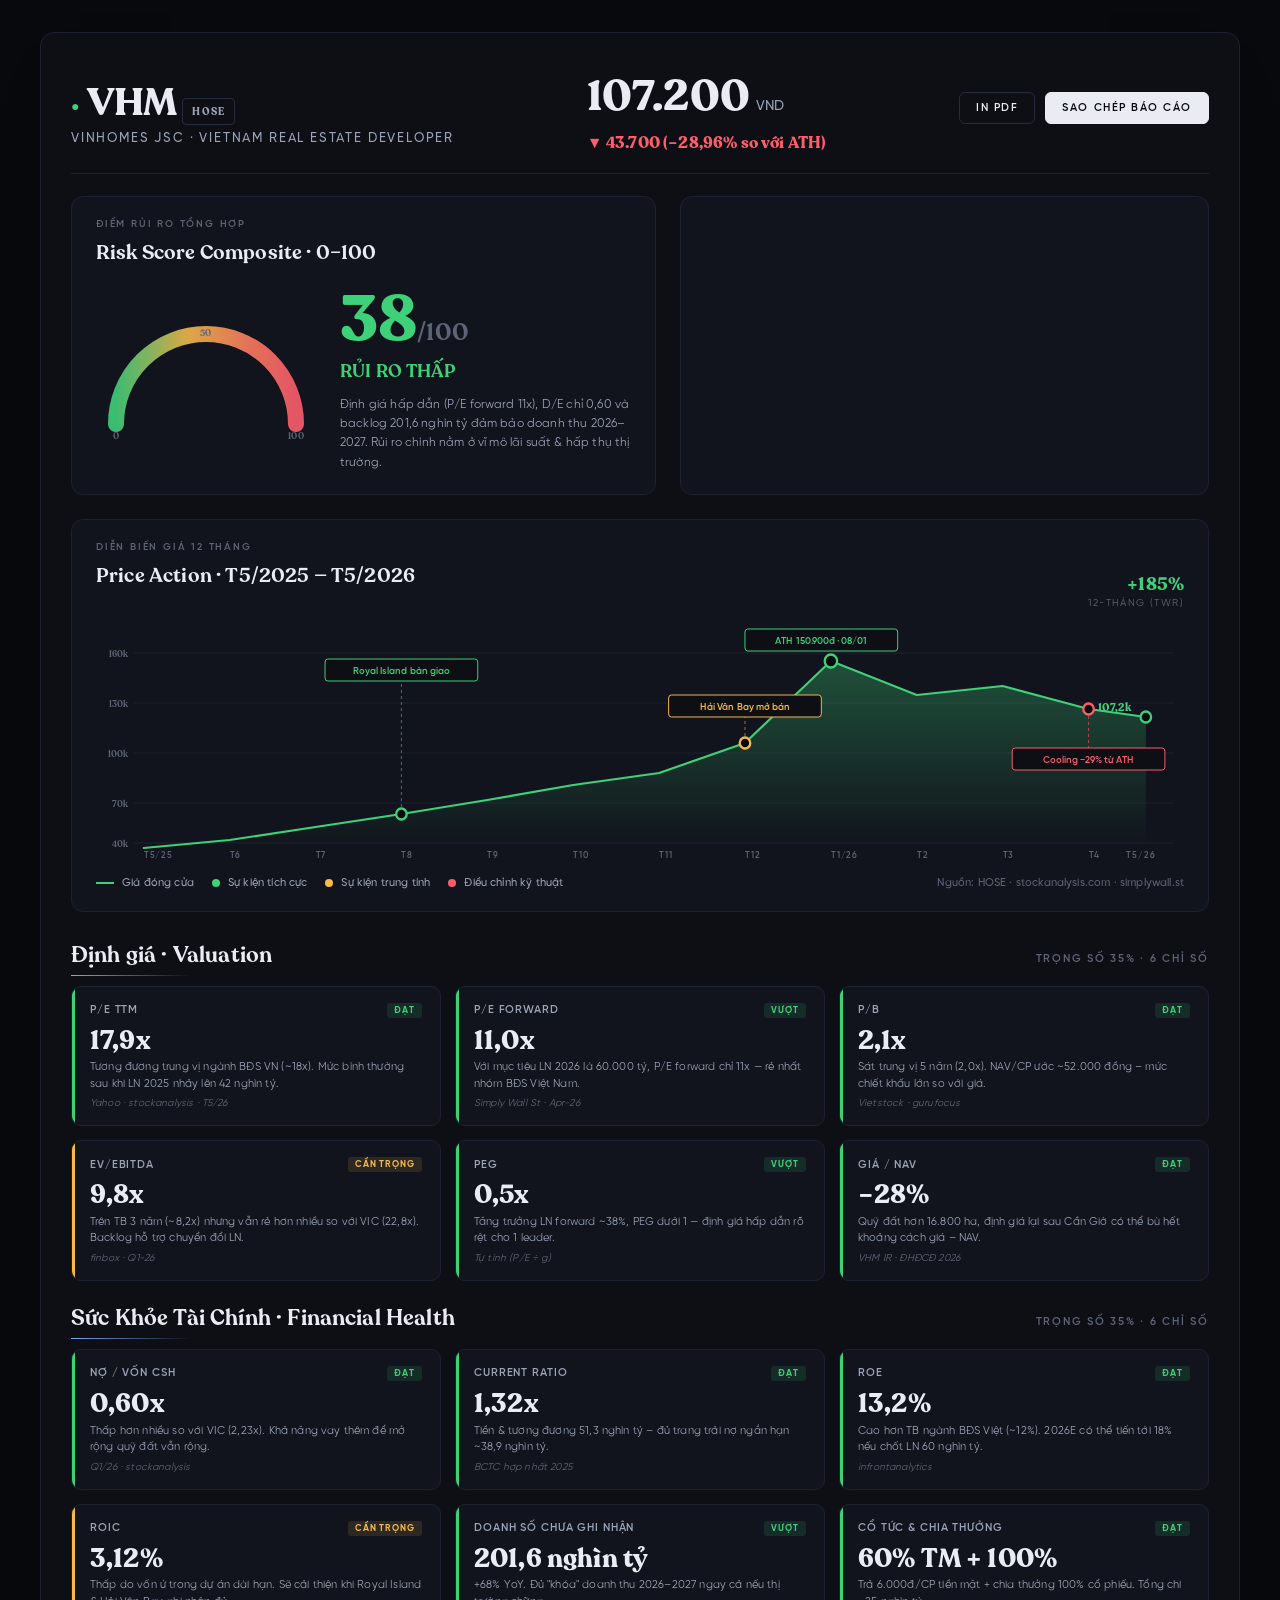
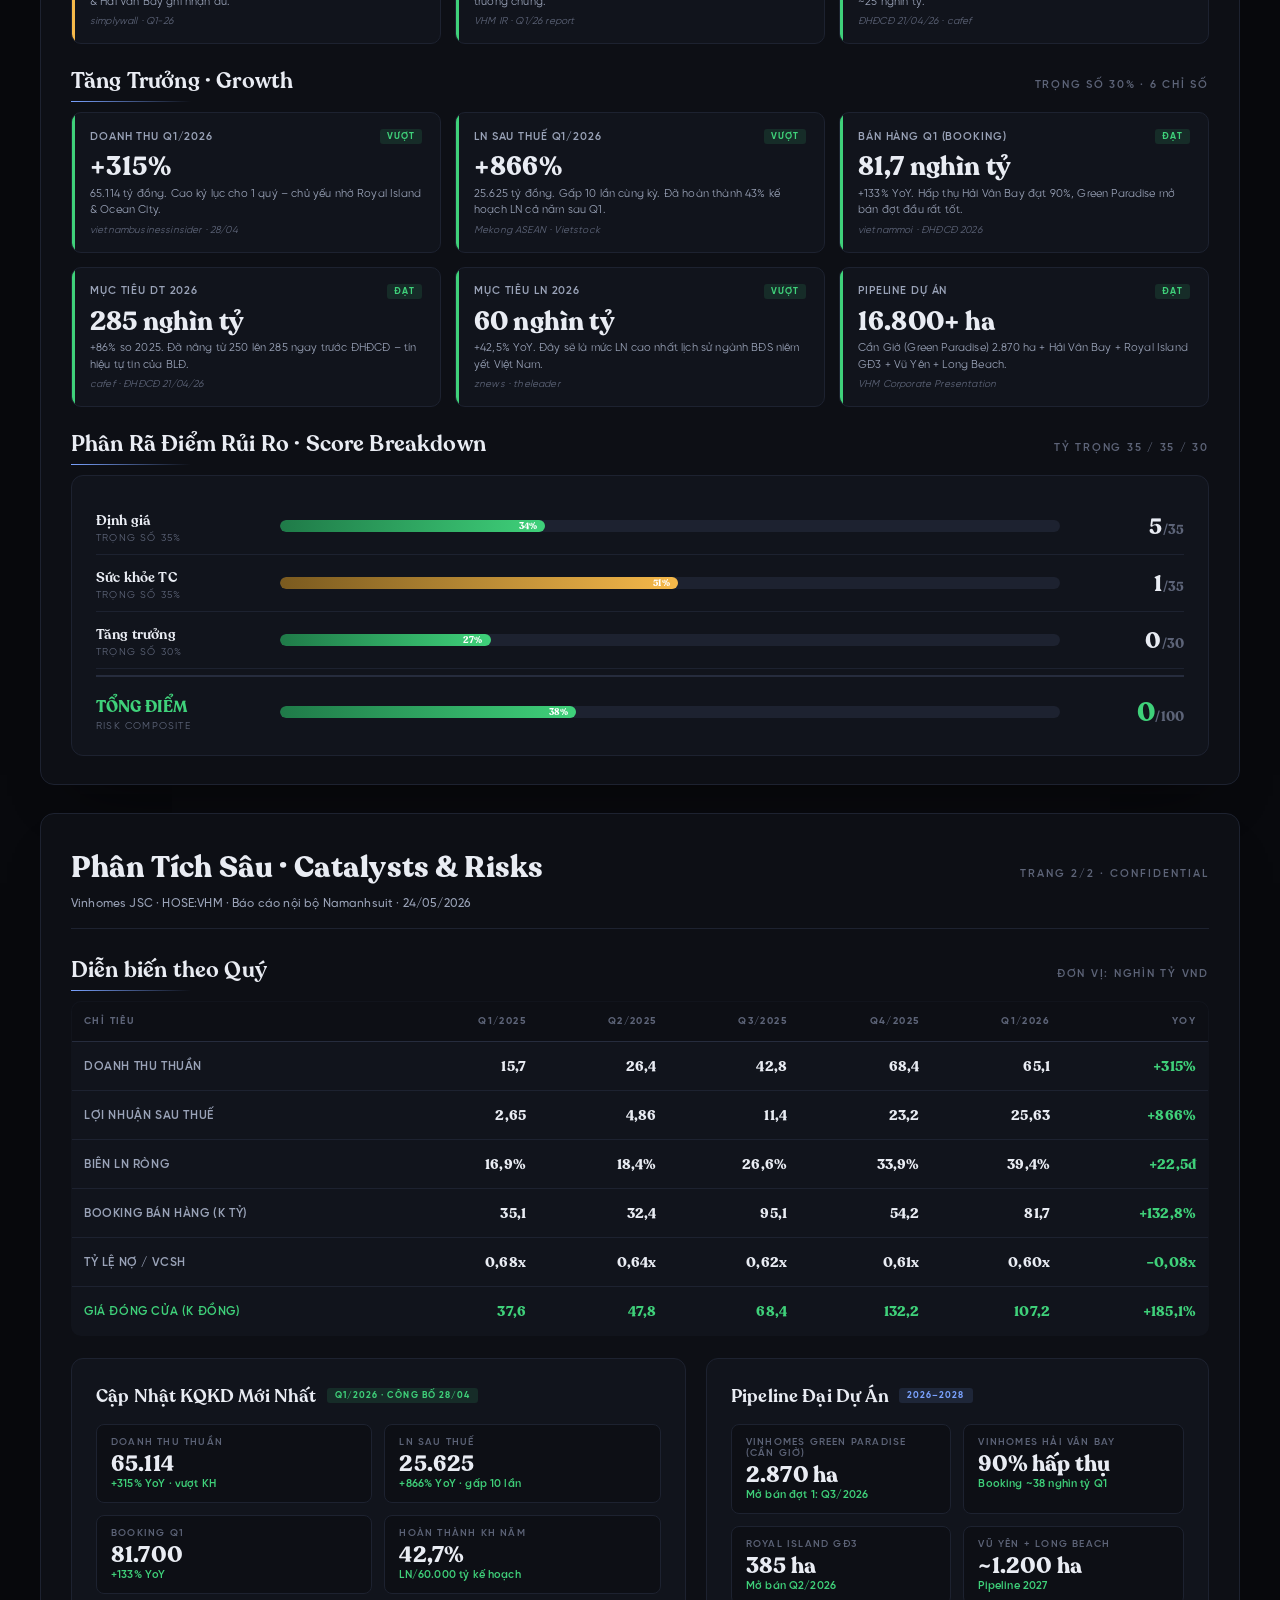
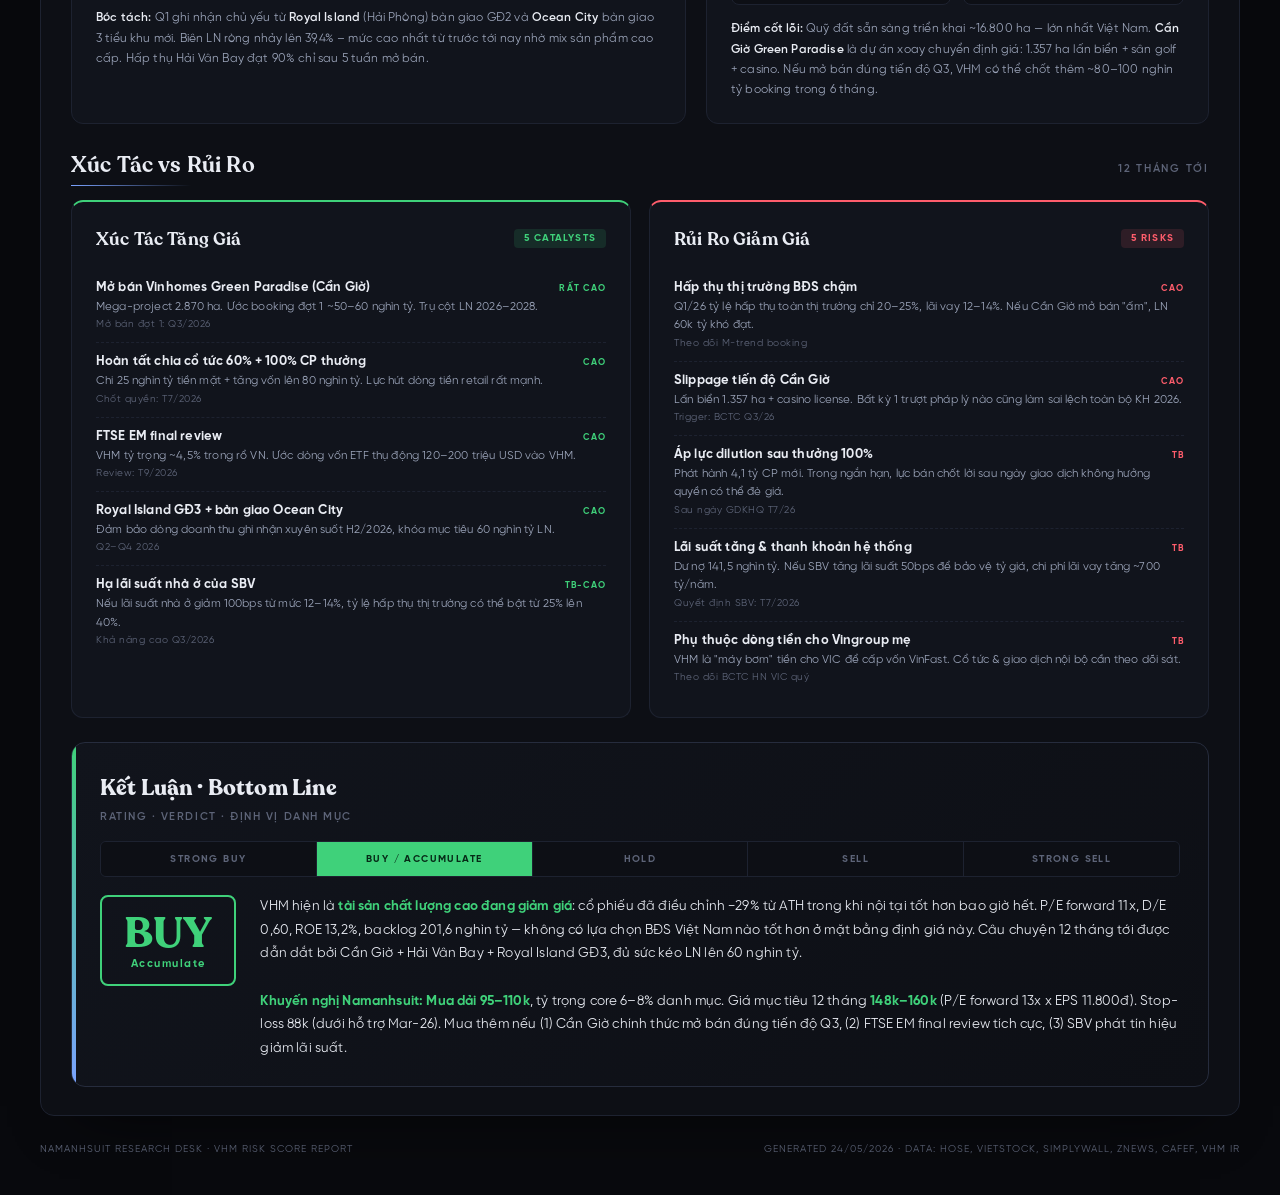
==== commit 2d56c135: "feat: animation layer (gauge, chart draw, score bars, hover, reveal)" ====
--- a/vhm.html
+++ b/vhm.html
@@ -2,6 +2,7 @@
 <html lang="vi">
 <head>
 <meta charset="UTF-8">
+<meta name="robots" content="noindex,nofollow,noarchive,nosnippet">
 <meta name="viewport" content="width=device-width, initial-scale=1.0">
 <title>VHM · Vinhomes · Báo Cáo Điểm Rủi Ro · T5/2026</title>
 <style>
@@ -211,7 +212,7 @@
  .stk-right{display:none}
 }
 </style>
-</head>
+<link rel="stylesheet" href="./anim.css"></head>
 <body>
 
 <!-- ============ PAGE 1 ============ -->
@@ -844,5 +845,5 @@
 }
 </script>
 
-</body>
+<script src="./anim.js" defer></script></body>
 </html>
--- a/anim.css
+++ b/anim.css
@@ -0,0 +1,359 @@
+/* ============================================
+   Namanhsuit Risk Report · Animation Layer
+   Gated by html.anim so JS-fail = visible content
+   ============================================ */
+
+@media (prefers-reduced-motion: no-preference){
+
+/* === 1. ENTRANCE REVEAL === */
+html.anim [data-reveal]{
+ opacity:0;
+ transform:translateY(24px);
+ transition:opacity .85s cubic-bezier(.16,.84,.3,1),transform .85s cubic-bezier(.16,.84,.3,1);
+ will-change:opacity,transform;
+}
+html.anim [data-reveal="left"]{transform:translateX(-32px)}
+html.anim [data-reveal="right"]{transform:translateX(32px)}
+html.anim [data-reveal="scale"]{transform:scale(.94)}
+html.anim [data-reveal].in{opacity:1;transform:none}
+
+/* stagger delays — set via data-d on element */
+html.anim [data-d="1"]{transition-delay:.06s}
+html.anim [data-d="2"]{transition-delay:.12s}
+html.anim [data-d="3"]{transition-delay:.18s}
+html.anim [data-d="4"]{transition-delay:.24s}
+html.anim [data-d="5"]{transition-delay:.30s}
+html.anim [data-d="6"]{transition-delay:.36s}
+
+/* === 2. PULSE DOT (live indicator) === */
+html.anim .ticker .dot{
+ display:inline-block;
+ animation:pulseDot 2.2s cubic-bezier(.4,0,.6,1) infinite;
+}
+@keyframes pulseDot{
+ 0%,100%{opacity:.45;transform:scale(1)}
+ 50%{opacity:1;transform:scale(1.18)}
+}
+
+/* === 3. BUTTON SHIMMER === */
+html.anim .btn{position:relative;overflow:hidden;isolation:isolate}
+html.anim .btn::after{
+ content:'';
+ position:absolute;
+ inset:0;
+ background:linear-gradient(110deg,transparent 0%,transparent 38%,rgba(255,255,255,.14) 50%,transparent 62%,transparent 100%);
+ transform:translateX(-100%);
+ transition:transform .65s cubic-bezier(.16,.84,.3,1);
+ pointer-events:none;
+}
+html.anim .btn:hover::after{transform:translateX(100%)}
+
+/* === 4. CARD HOVER LIFT === */
+html.anim .m-card,html.anim .panel,html.anim .gauge-card,html.anim .kpi-strip,html.anim .chart-card,html.anim .scorebar,html.anim .dual-col{
+ transition:transform .35s cubic-bezier(.16,.84,.3,1),border-color .35s,box-shadow .35s;
+}
+html.anim .m-card:hover{
+ transform:translateY(-3px);
+ border-color:var(--line2);
+ box-shadow:0 18px 38px -22px rgba(0,0,0,.7),0 0 0 1px rgba(122,162,255,.08);
+}
+html.anim .dual-item{transition:background .25s,padding .25s}
+html.anim .dual-item:hover{background:rgba(122,162,255,.03);padding-left:6px;border-radius:4px}
+
+/* KPI border-left grow on hover */
+html.anim .kpi{transition:border-left-width .25s,padding-left .25s}
+html.anim .kpi:hover{border-left-width:4px;padding-left:13px}
+
+/* === 5. GAUGE NEEDLE ANIMATION === */
+html.anim .gauge-needle{
+ transform:rotate(-180deg);
+ transform-origin:110px 110px;
+ transform-box:fill-box;
+ transition:transform 1.8s cubic-bezier(.34,1.46,.5,1) .35s;
+}
+html.anim .gauge-needle.in{transform:rotate(var(--gauge-deg))}
+
+/* gauge score shimmer on reveal */
+html.anim .gauge-score{position:relative;overflow:hidden}
+html.anim .gauge-score::after{
+ content:'';
+ position:absolute;
+ inset:0;
+ background:linear-gradient(110deg,transparent 30%,rgba(255,255,255,.22) 50%,transparent 70%);
+ transform:translateX(-100%);
+ transition:transform 1.2s ease-out 1.2s;
+}
+html.anim .gauge-card.in .gauge-score::after{transform:translateX(100%)}
+
+/* === 6. SVG PRICE CHART LINE DRAW === */
+html.anim .chart-line{
+ stroke-dasharray:2400;
+ stroke-dashoffset:2400;
+ transition:stroke-dashoffset 2.4s cubic-bezier(.4,0,.2,1) .35s;
+}
+html.anim .chart-card.in .chart-line{stroke-dashoffset:0}
+
+/* area fill fade-in */
+html.anim .chart-area{opacity:0;transition:opacity 1.4s ease-out 1.2s}
+html.anim .chart-card.in .chart-area{opacity:1}
+
+/* chart markers pop sequentially */
+html.anim .chart-marker{
+ opacity:0;
+ transform-origin:center;
+ transform:scale(.3);
+ transform-box:fill-box;
+ transition:opacity .5s,transform .65s cubic-bezier(.34,1.56,.64,1);
+}
+html.anim .chart-marker.m1{transition-delay:1.55s}
+html.anim .chart-marker.m2{transition-delay:1.75s}
+html.anim .chart-marker.m3{transition-delay:1.95s}
+html.anim .chart-marker.m4{transition-delay:2.15s}
+html.anim .chart-marker.m5{transition-delay:2.35s}
+html.anim .chart-card.in .chart-marker{opacity:1;transform:scale(1)}
+
+/* marker label boxes (rect+text) fade with their marker */
+html.anim .chart-label{
+ opacity:0;
+ transition:opacity .5s ease-out;
+}
+html.anim .chart-label.m1{transition-delay:1.75s}
+html.anim .chart-label.m2{transition-delay:1.95s}
+html.anim .chart-label.m3{transition-delay:2.15s}
+html.anim .chart-card.in .chart-label{opacity:1}
+
+/* dashed reference lines */
+html.anim .chart-ref{
+ opacity:0;
+ transition:opacity .6s ease-out;
+}
+html.anim .chart-card.in .chart-ref{opacity:.6;transition-delay:1.8s}
+
+/* === 7. SCORE BREAKDOWN BARS — FILL ANIMATION === */
+html.anim .sb-fill{
+ width:0 !important;
+ transition:width 1.4s cubic-bezier(.16,.84,.3,1);
+}
+html.anim .scorebar.in .sb-row:nth-child(1) .sb-fill{width:var(--w) !important;transition-delay:.1s}
+html.anim .scorebar.in .sb-row:nth-child(2) .sb-fill{width:var(--w) !important;transition-delay:.25s}
+html.anim .scorebar.in .sb-row:nth-child(3) .sb-fill{width:var(--w) !important;transition-delay:.40s}
+html.anim .scorebar.in .sb-total .sb-fill{width:var(--w) !important;transition-delay:.60s}
+
+/* score number counters fade in synced */
+html.anim .sb-score{opacity:0;transition:opacity .5s}
+html.anim .scorebar.in .sb-row:nth-child(1) .sb-score{opacity:1;transition-delay:.6s}
+html.anim .scorebar.in .sb-row:nth-child(2) .sb-score{opacity:1;transition-delay:.75s}
+html.anim .scorebar.in .sb-row:nth-child(3) .sb-score{opacity:1;transition-delay:.9s}
+html.anim .scorebar.in .sb-total .sb-score{opacity:1;transition-delay:1.1s}
+
+/* === 8. RATING BAR PULSE === */
+html.anim .rb-seg.active{
+ animation:ratingPulse 2.6s cubic-bezier(.4,0,.6,1) infinite;
+}
+@keyframes ratingPulse{
+ 0%,100%{filter:brightness(1) saturate(1)}
+ 50%{filter:brightness(1.15) saturate(1.25)}
+}
+
+/* === 9. VERDICT TAG GLOW === */
+html.anim .v-tag{
+ transition:transform .35s,box-shadow .35s;
+}
+html.anim .v-tag:hover{
+ transform:scale(1.02);
+}
+.vic-page html.anim .v-tag{box-shadow:0 0 0 0 rgba(246,185,74,.5);animation:vTagGlowAmber 3.2s ease-in-out infinite}
+@keyframes vTagGlowAmber{
+ 0%,100%{box-shadow:0 0 0 0 rgba(246,185,74,0)}
+ 50%{box-shadow:0 0 28px -8px rgba(246,185,74,.45)}
+}
+
+/* === 10. TABLE ROW STAGGER === */
+html.anim .qtable tbody tr{
+ opacity:0;
+ transform:translateY(8px);
+ transition:opacity .5s,transform .5s;
+}
+html.anim .qtable.in tbody tr{opacity:1;transform:none}
+html.anim .qtable.in tbody tr:nth-child(1){transition-delay:.05s}
+html.anim .qtable.in tbody tr:nth-child(2){transition-delay:.12s}
+html.anim .qtable.in tbody tr:nth-child(3){transition-delay:.19s}
+html.anim .qtable.in tbody tr:nth-child(4){transition-delay:.26s}
+html.anim .qtable.in tbody tr:nth-child(5){transition-delay:.33s}
+html.anim .qtable.in tbody tr:nth-child(6){transition-delay:.40s}
+
+/* row hover */
+html.anim .qtable tbody tr{transition:opacity .5s,transform .5s,background .25s}
+html.anim .qtable tbody tr:hover{background:rgba(122,162,255,.04)}
+
+/* === 11. METRIC CARD SECTION STAGGER === */
+html.anim .metric-grid .m-card{
+ opacity:0;
+ transform:translateY(20px) scale(.97);
+ transition:opacity .65s cubic-bezier(.16,.84,.3,1),transform .65s cubic-bezier(.16,.84,.3,1);
+}
+html.anim .metric-grid.in .m-card{opacity:1;transform:none}
+html.anim .metric-grid.in .m-card:nth-child(1){transition-delay:.0s}
+html.anim .metric-grid.in .m-card:nth-child(2){transition-delay:.08s}
+html.anim .metric-grid.in .m-card:nth-child(3){transition-delay:.16s}
+html.anim .metric-grid.in .m-card:nth-child(4){transition-delay:.24s}
+html.anim .metric-grid.in .m-card:nth-child(5){transition-delay:.32s}
+html.anim .metric-grid.in .m-card:nth-child(6){transition-delay:.40s}
+
+/* card status pill subtle pulse */
+html.anim .m-card .ms{transition:transform .25s,background .25s}
+html.anim .m-card:hover .ms{transform:scale(1.06)}
+
+/* === 12. KPI STRIP STAGGER === */
+html.anim .kpi-strip .kpi{
+ opacity:0;
+ transform:translateX(-12px);
+ transition:opacity .55s cubic-bezier(.16,.84,.3,1),transform .55s cubic-bezier(.16,.84,.3,1);
+}
+html.anim .kpi-strip.in .kpi{opacity:1;transform:none}
+html.anim .kpi-strip.in .kpi:nth-child(1){transition-delay:.10s}
+html.anim .kpi-strip.in .kpi:nth-child(2){transition-delay:.17s}
+html.anim .kpi-strip.in .kpi:nth-child(3){transition-delay:.24s}
+html.anim .kpi-strip.in .kpi:nth-child(4){transition-delay:.31s}
+html.anim .kpi-strip.in .kpi:nth-child(5){transition-delay:.38s}
+html.anim .kpi-strip.in .kpi:nth-child(6){transition-delay:.45s}
+
+/* KPI value count-flip prep */
+html.anim .kpi .v{display:inline-block;transition:color .3s}
+
+/* === 13. DUAL COLUMN ITEMS STAGGER === */
+html.anim .dual-col .dual-item{
+ opacity:0;
+ transform:translateY(10px);
+ transition:opacity .5s,transform .5s;
+}
+html.anim .dual-col.in .dual-item{opacity:1;transform:none}
+html.anim .dual-col.in .dual-item:nth-child(2){transition-delay:.08s}
+html.anim .dual-col.in .dual-item:nth-child(3){transition-delay:.16s}
+html.anim .dual-col.in .dual-item:nth-child(4){transition-delay:.24s}
+html.anim .dual-col.in .dual-item:nth-child(5){transition-delay:.32s}
+html.anim .dual-col.in .dual-item:nth-child(6){transition-delay:.40s}
+
+/* === 14. ARROW BOUNCE ON CHANGE === */
+html.anim .change::first-letter,
+html.anim .qtable .pos::first-letter,
+html.anim .qtable .neg::first-letter{
+ display:inline-block;
+ animation:arrowDrift 2s ease-in-out infinite;
+}
+@keyframes arrowDrift{
+ 0%,100%{transform:translateY(0)}
+ 50%{transform:translateY(-2px)}
+}
+
+/* === 15. SECTION HEADER UNDERLINE === */
+html.anim .sec-h{position:relative}
+html.anim .sec-h::after{
+ content:'';
+ position:absolute;
+ bottom:-4px;
+ left:0;
+ width:0;
+ height:1px;
+ background:linear-gradient(90deg,var(--accent) 0%,transparent 100%);
+ transition:width 1s cubic-bezier(.16,.84,.3,1) .2s;
+}
+html.anim .sec-h.in::after{width:120px}
+
+/* === 16. BOTTOM LINE ACCENT BAR GROW === */
+html.anim .bottom::before{
+ transform:scaleY(0);
+ transform-origin:top;
+ transition:transform 1s cubic-bezier(.16,.84,.3,1) .2s;
+}
+html.anim .bottom.in::before{transform:scaleY(1)}
+
+/* === 17. PAGE-LOAD HERO ENTRANCE === */
+html.anim .stockbar{
+ opacity:0;
+ transform:translateY(-8px);
+ animation:heroFade .9s cubic-bezier(.16,.84,.3,1) .05s forwards;
+}
+html.anim .hero > .gauge-card{
+ opacity:0;
+ transform:translateY(20px);
+ animation:heroFade .9s cubic-bezier(.16,.84,.3,1) .25s forwards;
+}
+html.anim .hero > .kpi-strip{
+ opacity:0;
+ transform:translateY(20px);
+ animation:heroFade .9s cubic-bezier(.16,.84,.3,1) .40s forwards;
+}
+html.anim .chart-card{
+ opacity:0;
+ transform:translateY(20px);
+ animation:heroFade .9s cubic-bezier(.16,.84,.3,1) .55s forwards;
+}
+@keyframes heroFade{
+ to{opacity:1;transform:none}
+}
+
+/* === 18. PRICE CRAWL ON HEADER === */
+html.anim .price{
+ background:linear-gradient(110deg,currentColor 0%,currentColor 45%,rgba(255,255,255,.7) 50%,currentColor 55%,currentColor 100%);
+ background-size:200% 100%;
+ -webkit-background-clip:text;
+ background-clip:text;
+ color:transparent;
+ animation:priceCrawl 4.5s linear .8s 1 forwards;
+}
+.price .unit{color:var(--ink2)!important;-webkit-text-fill-color:var(--ink2)}
+@keyframes priceCrawl{
+ 0%{background-position:200% 0;color:transparent}
+ 60%{background-position:-50% 0}
+ 100%{background-position:-200% 0;color:#e9ecf3;-webkit-text-fill-color:#e9ecf3;background:none}
+}
+
+/* === 19. SCROLL-TO-TOP BUTTON === */
+html.anim .scroll-top{
+ position:fixed;
+ right:24px;
+ bottom:24px;
+ width:46px;
+ height:46px;
+ border-radius:50%;
+ background:var(--panel2);
+ border:1px solid var(--line2);
+ color:var(--ink);
+ cursor:pointer;
+ opacity:0;
+ transform:translateY(20px) scale(.85);
+ transition:opacity .35s,transform .35s,background .25s,border-color .25s;
+ display:flex;
+ align-items:center;
+ justify-content:center;
+ z-index:50;
+ font-family:'SVN-Recoleta',serif;
+ font-size:18px;
+ font-weight:700;
+ box-shadow:0 12px 28px -10px rgba(0,0,0,.6);
+}
+html.anim .scroll-top.show{opacity:1;transform:none}
+html.anim .scroll-top:hover{background:var(--accent);border-color:var(--accent);color:#08090d}
+
+/* === 20. PROGRESS BAR AT TOP === */
+html.anim .progress{
+ position:fixed;
+ top:0;left:0;right:0;
+ height:2px;
+ background:linear-gradient(90deg,#3fd17a,#7aa2ff,#f6b94a);
+ transform-origin:left;
+ transform:scaleX(0);
+ z-index:100;
+ transition:transform .15s linear;
+}
+
+} /* end @media no-preference */
+
+/* === RESPECT REDUCED MOTION === */
+@media (prefers-reduced-motion: reduce){
+ html.anim *{
+  animation:none !important;
+  transition:none !important;
+ }
+}
